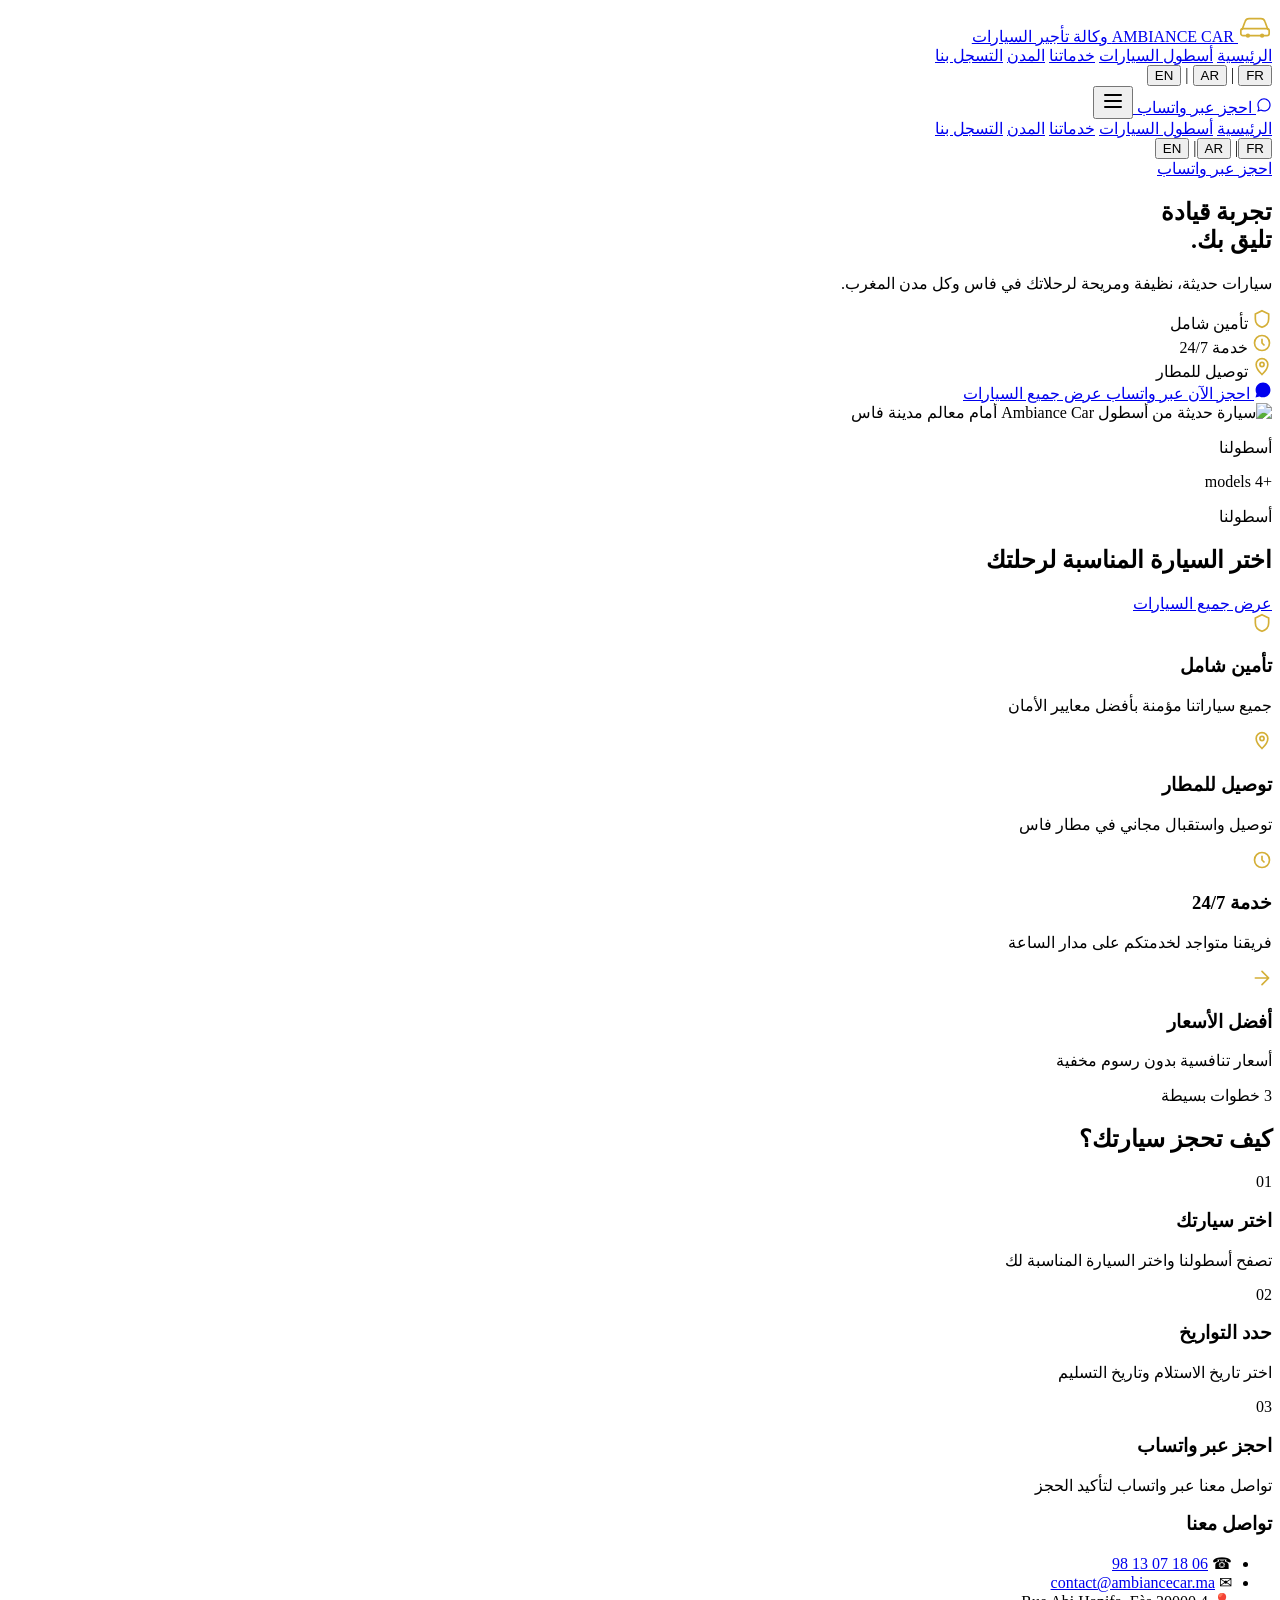
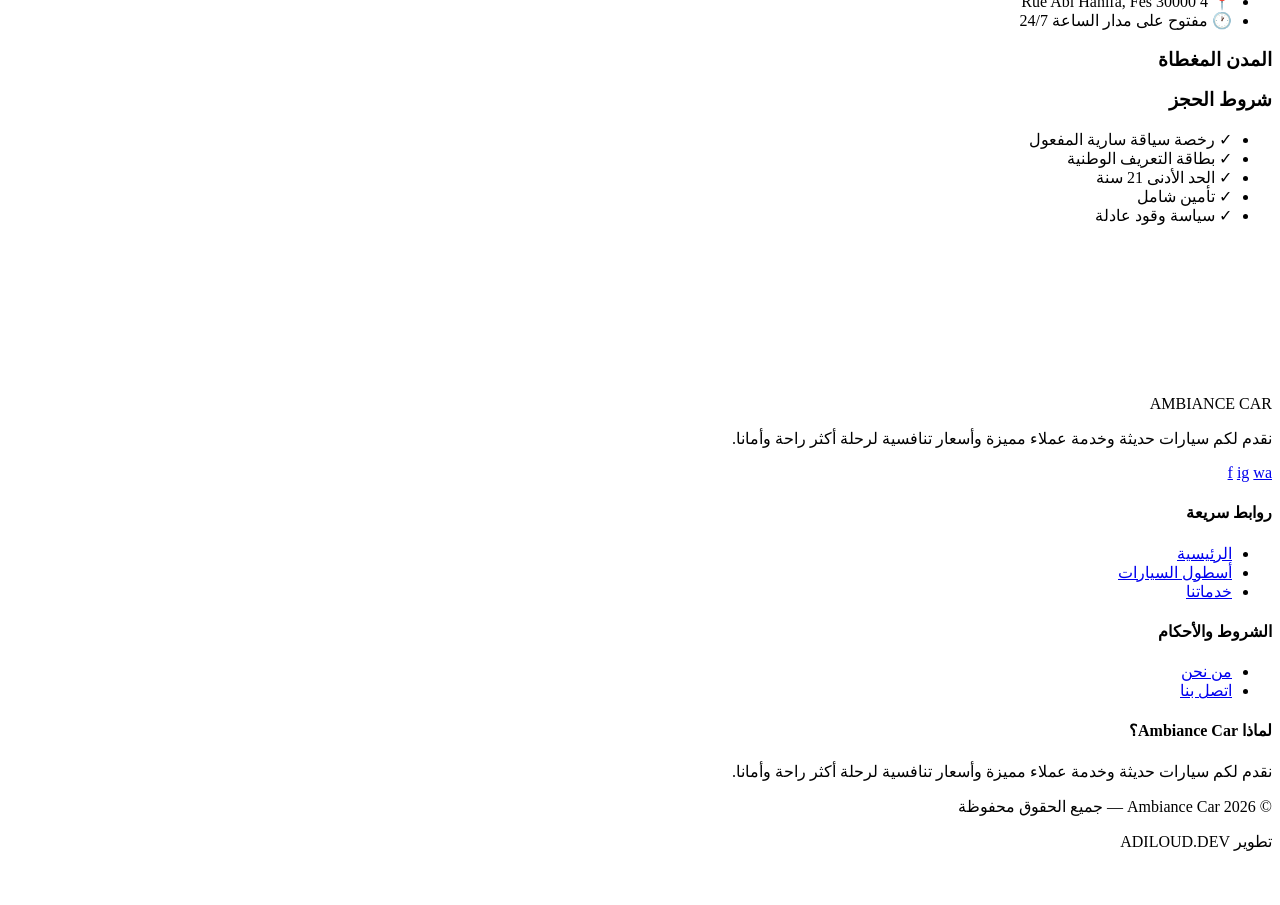
==== index.html @ 7c754ad7 "Add files via upload" ====
<!DOCTYPE html>
<html lang="ar" dir="rtl" data-lang="ar" data-depth="0">
<head>
<meta charset="UTF-8" />
<meta name="viewport" content="width=device-width, initial-scale=1.0" />
<title>Ambiance Car — وكالة تأجير السيارات في فاس | Location de voitures à Fès</title>
<meta name="description" content="Ambiance Car، وكالة تأجير سيارات حديثة في فاس. تأمين شامل، توصيل للمطار وخدمة 24/7. احجز سيارتك الآن عبر واتساب." />
<meta name="keywords" content="كراء السيارات فاس, location voiture Fès, car rental Fez, Ambiance Car" />
<link rel="canonical" href="https://www.ambiancecar.ma/" />

<!-- Open Graph -->
<meta property="og:type" content="website" />
<meta property="og:site_name" content="Ambiance Car" />
<meta property="og:title" content="Ambiance Car — وكالة تأجير السيارات في فاس" />
<meta property="og:description" content="سيارات حديثة، نظيفة ومريحة لرحلاتك في فاس وكل مدن المغرب. تأمين شامل وخدمة 24/7." />
<meta property="og:url" content="https://www.ambiancecar.ma/" />
<meta property="og:image" content="https://www.ambiancecar.ma/assets/og-cover.jpg" />
<meta property="og:locale" content="ar_MA" />
<meta name="twitter:card" content="summary_large_image" />

<link rel="preconnect" href="https://fonts.googleapis.com" />
<link rel="preconnect" href="https://fonts.gstatic.com" crossorigin />
<link href="https://fonts.googleapis.com/css2?family=Tajawal:wght@400;500;700;900&family=Poppins:wght@400;500;600;700;800&display=swap" rel="stylesheet" />
<script src="https://cdn.tailwindcss.com"></script>
<link rel="stylesheet" href="assets/style.css" />

<script type="application/ld+json">
{
  "@context": "https://schema.org",
  "@type": "AutoRental",
  "name": "Ambiance Car",
  "image": "https://www.ambiancecar.ma/assets/og-cover.jpg",
  "telephone": "+212618071398",
  "email": "contact@ambiancecar.ma",
  "priceRange": "350-550 MAD",
  "address": {
    "@type": "PostalAddress",
    "streetAddress": "4 Rue Abi Hanifa",
    "addressLocality": "Fès",
    "postalCode": "30000",
    "addressCountry": "MA"
  },
  "areaServed": ["Fès", "Meknès", "Rabat", "Casablanca", "Marrakech"],
  "openingHours": "Mo-Su 00:00-23:59",
  "aggregateRating": {
    "@type": "AggregateRating",
    "ratingValue": "4.8",
    "reviewCount": "62"
  },
  "url": "https://www.ambiancecar.ma/"
}
</script>
</head>
<body class="antialiased">

<!-- ============ NAVBAR ============ -->
<header id="siteNavbar" class="fixed top-0 inset-x-0 z-50">
  <div class="max-w-7xl mx-auto px-5 lg:px-8 py-4 flex items-center justify-between">
    <a href="index.html" class="flex items-center gap-2 shrink-0">
      <svg width="34" height="34" viewBox="0 0 48 48" fill="none" xmlns="http://www.w3.org/2000/svg">
        <path d="M6 30L10 19C10.8 16.6 13 15 15.6 15H32.4C35 15 37.2 16.6 38 19L42 30" stroke="#d4af37" stroke-width="2.4" stroke-linecap="round" stroke-linejoin="round"/>
        <rect x="4" y="29" width="40" height="10" rx="3" stroke="#d4af37" stroke-width="2.4"/>
        <circle cx="14" cy="39" r="3" fill="#d4af37"/>
        <circle cx="34" cy="39" r="3" fill="#d4af37"/>
      </svg>
      <span class="leading-tight">
        <span class="block font-display font-extrabold tracking-wide text-white text-lg">AMBIANCE CAR</span>
        <span class="block text-[10px] text-[#d4af37] tracking-widest" data-i18n="nav_join_tagline">وكالة تأجير السيارات</span>
      </span>
    </a>

    <nav class="hidden lg:flex items-center gap-7 text-sm">
      <a href="index.html" class="nav-link active" data-i18n="nav_home">الرئيسية</a>
      <a href="flotte/flotte.html" class="nav-link" data-i18n="nav_fleet">أسطول السيارات</a>
      <a href="agence/agence.html#services" class="nav-link" data-i18n="nav_services">خدماتنا</a>
      <a href="index.html#cities" class="nav-link" data-i18n="nav_cities">المدن</a>
      <a href="reservation/reservation.html" class="nav-link" data-i18n="nav_join">التسجل بنا</a>
    </nav>

    <div class="flex items-center gap-3">
      <div class="hidden sm:flex items-center gap-1 text-xs text-[#cfc6b0]">
        <button data-lang-switch="fr" class="px-1.5 py-1 hover:text-[#d4af37]">FR</button>
        <span>|</span>
        <button data-lang-switch="ar" class="px-1.5 py-1 hover:text-[#d4af37]">AR</button>
        <span>|</span>
        <button data-lang-switch="en" class="px-1.5 py-1 hover:text-[#d4af37]">EN</button>
      </div>
      <a href="https://wa.me/212618071398" target="_blank" rel="noopener"
         class="hidden md:inline-flex btn-gold items-center gap-2 text-sm font-semibold px-5 py-2.5 rounded-full">
        <svg width="16" height="16" viewBox="0 0 24 24" fill="currentColor"><path d="M12.04 2C6.58 2 2.13 6.45 2.13 11.91c0 1.75.46 3.45 1.32 4.95L2 22l5.29-1.39a9.9 9.9 0 0 0 4.75 1.21h.01c5.46 0 9.9-4.45 9.9-9.91C21.96 6.45 17.5 2 12.04 2Zm0 18.06h-.01a8.2 8.2 0 0 1-4.18-1.15l-.3-.18-3.14.82.84-3.06-.2-.32a8.15 8.15 0 0 1-1.26-4.36c0-4.51 3.67-8.18 8.19-8.18 2.19 0 4.24.85 5.79 2.4a8.13 8.13 0 0 1 2.4 5.79c0 4.52-3.68 8.24-8.13 8.24Z"/></svg>
        <span data-i18n="nav_book_btn">احجز عبر واتساب</span>
      </a>
      <button id="menuToggle" class="lg:hidden text-white p-2" aria-label="menu">
        <svg width="24" height="24" viewBox="0 0 24 24" fill="none" stroke="currentColor" stroke-width="2"><path d="M4 6h16M4 12h16M4 18h16" stroke-linecap="round"/></svg>
      </button>
    </div>
  </div>

  <div id="mobileMenu" class="hidden lg:hidden bg-[#141414] border-t border-white/10 px-5 py-4 space-y-3">
    <a href="index.html" class="block text-[#e8e2d4] py-1" data-i18n="nav_home">الرئيسية</a>
    <a href="flotte/flotte.html" class="block text-[#e8e2d4] py-1" data-i18n="nav_fleet">أسطول السيارات</a>
    <a href="agence/agence.html#services" class="block text-[#e8e2d4] py-1" data-i18n="nav_services">خدماتنا</a>
    <a href="index.html#cities" class="block text-[#e8e2d4] py-1" data-i18n="nav_cities">المدن</a>
    <a href="reservation/reservation.html" class="block text-[#e8e2d4] py-1" data-i18n="nav_join">التسجل بنا</a>
    <div class="flex items-center gap-3 text-xs text-[#cfc6b0] pt-2">
      <button data-lang-switch="fr">FR</button><span>|</span>
      <button data-lang-switch="ar">AR</button><span>|</span>
      <button data-lang-switch="en">EN</button>
    </div>
    <a href="https://wa.me/212618071398" target="_blank" rel="noopener" class="btn-gold flex items-center justify-center gap-2 text-sm font-semibold px-5 py-2.5 rounded-full">
      <span data-i18n="nav_book_btn">احجز عبر واتساب</span>
    </a>
  </div>
</header>

<!-- ============ HERO ============ -->
<section class="hero-pattern relative bg-[#141414] pt-32 pb-20 lg:pt-40 lg:pb-28 overflow-hidden">
  <div class="max-w-7xl mx-auto px-5 lg:px-8 grid lg:grid-cols-2 gap-12 items-center">
    <div class="reveal">
      <h1 class="font-display font-black text-white text-4xl sm:text-5xl lg:text-6xl leading-[1.15] mb-5">
        <span data-i18n="hero_title_1">تجربة قيادة</span><br/>
        <span class="text-[#d4af37]" data-i18n="hero_title_2">تليق بك.</span>
      </h1>
      <p class="text-[#cfc6b0] text-lg max-w-md mb-8" data-i18n="hero_desc">
        سيارات حديثة، نظيفة ومريحة لرحلاتك في فاس وكل مدن المغرب.
      </p>

      <div class="flex flex-wrap gap-6 mb-9">
        <div class="flex items-center gap-2 text-sm text-[#e8e2d4]">
          <svg width="20" height="20" viewBox="0 0 24 24" fill="none" stroke="#d4af37" stroke-width="2"><path d="M12 2l8 4v6c0 5-3.4 8.4-8 10-4.6-1.6-8-5-8-10V6l8-4Z"/></svg>
          <span data-i18n="feat_insurance">تأمين شامل</span>
        </div>
        <div class="flex items-center gap-2 text-sm text-[#e8e2d4]">
          <svg width="20" height="20" viewBox="0 0 24 24" fill="none" stroke="#d4af37" stroke-width="2"><circle cx="12" cy="12" r="9"/><path d="M12 7v5l3 3"/></svg>
          <span data-i18n="feat_support">خدمة 24/7</span>
        </div>
        <div class="flex items-center gap-2 text-sm text-[#e8e2d4]">
          <svg width="20" height="20" viewBox="0 0 24 24" fill="none" stroke="#d4af37" stroke-width="2"><path d="M12 21s7-6.5 7-12a7 7 0 1 0-14 0c0 5.5 7 12 7 12Z"/><circle cx="12" cy="9" r="2.5"/></svg>
          <span data-i18n="feat_delivery">توصيل للمطار</span>
        </div>
      </div>

      <div class="flex flex-wrap gap-4">
        <a href="https://wa.me/212618071398" target="_blank" rel="noopener" class="btn-gold inline-flex items-center gap-2 font-semibold px-6 py-3.5 rounded-full">
          <svg width="18" height="18" viewBox="0 0 24 24" fill="currentColor"><path d="M12.04 2C6.58 2 2.13 6.45 2.13 11.91c0 1.75.46 3.45 1.32 4.95L2 22l5.29-1.39a9.9 9.9 0 0 0 4.75 1.21h.01c5.46 0 9.9-4.45 9.9-9.91C21.96 6.45 17.5 2 12.04 2Z"/></svg>
          <span data-i18n="hero_cta_book">احجز الآن عبر واتساب</span>
        </a>
        <a href="flotte/flotte.html" class="inline-flex items-center gap-2 font-semibold px-6 py-3.5 rounded-full border border-white/25 text-white hover:bg-white/10 transition-colors">
          <span data-i18n="hero_cta_fleet">عرض جميع السيارات</span>
        </a>
      </div>
    </div>

    <div class="reveal relative">
      <div class="arch-frame rounded-[999px_999px_24px_24px] overflow-hidden">
        <img src="https://placehold.co/900x700/1c1c1c/d4af37?font=montserrat&text=Ambiance+Car+%E2%80%94+Fès"
             alt="سيارة حديثة من أسطول Ambiance Car أمام معالم مدينة فاس"
             class="w-full h-[420px] lg:h-[520px] object-cover" loading="eager" />
      </div>
      <div class="absolute -bottom-6 -start-6 bg-white rounded-2xl shadow-2xl px-6 py-4 hidden sm:block">
        <p class="text-xs text-[#8a7f6a]" data-i18n="fleet_eyebrow">أسطولنا</p>
        <p class="font-display font-extrabold text-[#141414] text-2xl">+4 <span class="text-sm font-medium text-[#8a7f6a]">models</span></p>
      </div>
    </div>
  </div>
</section>

<!-- ============ FLEET PREVIEW ============ -->
<section class="py-20 lg:py-28">
  <div class="max-w-7xl mx-auto px-5 lg:px-8">
    <div class="text-center mb-14 reveal">
      <p class="text-[#b8935a] font-semibold tracking-widest text-sm mb-2" data-i18n="fleet_eyebrow">أسطولنا</p>
      <h2 class="font-display font-extrabold text-3xl lg:text-4xl text-[#141414]" data-i18n="fleet_title">اختر السيارة المناسبة لرحلتك</h2>
    </div>
    <div id="fleetPreview" class="grid sm:grid-cols-2 lg:grid-cols-4 gap-6"></div>
    <div class="text-center mt-12 reveal">
      <a href="flotte/flotte.html" class="inline-flex items-center gap-2 font-semibold px-7 py-3 rounded-full border border-[#141414]/15 text-[#141414] hover:bg-[#141414] hover:text-white transition-colors">
        <span data-i18n="hero_cta_fleet">عرض جميع السيارات</span>
      </a>
    </div>
  </div>
</section>

<!-- ============ WHY US STRIP ============ -->
<section class="bg-[#efe8d6] py-14">
  <div class="max-w-7xl mx-auto px-5 lg:px-8 grid sm:grid-cols-2 lg:grid-cols-4 gap-6">
    <div class="reveal bg-[#f6f2e8] rounded-2xl p-6 text-center border border-[#e3d9c2]">
      <div class="w-11 h-11 mx-auto mb-3 rounded-full bg-[#141414] flex items-center justify-center">
        <svg width="20" height="20" viewBox="0 0 24 24" fill="none" stroke="#d4af37" stroke-width="2"><path d="M12 2l8 4v6c0 5-3.4 8.4-8 10-4.6-1.6-8-5-8-10V6l8-4Z"/></svg>
      </div>
      <h3 class="font-bold text-[#141414] mb-1" data-i18n="why_insurance_t">تأمين شامل</h3>
      <p class="text-sm text-[#8a7f6a]" data-i18n="why_insurance_d">جميع سياراتنا مؤمنة بأفضل معايير الأمان</p>
    </div>
    <div class="reveal bg-[#f6f2e8] rounded-2xl p-6 text-center border border-[#e3d9c2]">
      <div class="w-11 h-11 mx-auto mb-3 rounded-full bg-[#141414] flex items-center justify-center">
        <svg width="20" height="20" viewBox="0 0 24 24" fill="none" stroke="#d4af37" stroke-width="2"><path d="M12 21s7-6.5 7-12a7 7 0 1 0-14 0c0 5.5 7 12 7 12Z"/><circle cx="12" cy="9" r="2.5"/></svg>
      </div>
      <h3 class="font-bold text-[#141414] mb-1" data-i18n="why_delivery_t">توصيل للمطار</h3>
      <p class="text-sm text-[#8a7f6a]" data-i18n="why_delivery_d">توصيل واستقبال مجاني في مطار فاس</p>
    </div>
    <div class="reveal bg-[#f6f2e8] rounded-2xl p-6 text-center border border-[#e3d9c2]">
      <div class="w-11 h-11 mx-auto mb-3 rounded-full bg-[#141414] flex items-center justify-center">
        <svg width="20" height="20" viewBox="0 0 24 24" fill="none" stroke="#d4af37" stroke-width="2"><circle cx="12" cy="12" r="9"/><path d="M12 7v5l3 3"/></svg>
      </div>
      <h3 class="font-bold text-[#141414] mb-1" data-i18n="why_support_t">خدمة 24/7</h3>
      <p class="text-sm text-[#8a7f6a]" data-i18n="why_support_d">فريقنا متواجد لخدمتكم على مدار الساعة</p>
    </div>
    <div class="reveal bg-[#f6f2e8] rounded-2xl p-6 text-center border border-[#e3d9c2]">
      <div class="w-11 h-11 mx-auto mb-3 rounded-full bg-[#141414] flex items-center justify-center">
        <svg width="20" height="20" viewBox="0 0 24 24" fill="none" stroke="#d4af37" stroke-width="2"><path d="M4 12h16M12 4l8 8-8 8" stroke-linecap="round" stroke-linejoin="round"/></svg>
      </div>
      <h3 class="font-bold text-[#141414] mb-1" data-i18n="why_price_t">أفضل الأسعار</h3>
      <p class="text-sm text-[#8a7f6a]" data-i18n="why_price_d">أسعار تنافسية بدون رسوم مخفية</p>
    </div>
  </div>
</section>

<!-- ============ STEPS ============ -->
<section class="py-20 lg:py-28">
  <div class="max-w-5xl mx-auto px-5 lg:px-8 text-center">
    <p class="text-[#b8935a] font-semibold tracking-widest text-sm mb-2 reveal" data-i18n="steps_eyebrow">3 خطوات بسيطة</p>
    <h2 class="font-display font-extrabold text-3xl lg:text-4xl text-[#141414] mb-16 reveal" data-i18n="steps_title">كيف تحجز سيارتك؟</h2>

    <div class="grid md:grid-cols-3 gap-10 relative">
      <div class="reveal">
        <span class="step-badge text-5xl">01</span>
        <h3 class="font-bold text-[#141414] text-lg mt-3 mb-1" data-i18n="step1_t">اختر سيارتك</h3>
        <p class="text-sm text-[#8a7f6a]" data-i18n="step1_d">تصفح أسطولنا واختر السيارة المناسبة لك</p>
      </div>
      <div class="reveal">
        <span class="step-badge text-5xl">02</span>
        <h3 class="font-bold text-[#141414] text-lg mt-3 mb-1" data-i18n="step2_t">حدد التواريخ</h3>
        <p class="text-sm text-[#8a7f6a]" data-i18n="step2_d">اختر تاريخ الاستلام وتاريخ التسليم</p>
      </div>
      <div class="reveal">
        <span class="step-badge text-5xl">03</span>
        <h3 class="font-bold text-[#141414] text-lg mt-3 mb-1" data-i18n="step3_t">احجز عبر واتساب</h3>
        <p class="text-sm text-[#8a7f6a]" data-i18n="step3_d">تواصل معنا عبر واتساب لتأكيد الحجز</p>
      </div>
    </div>
  </div>
</section>

<!-- ============ CITIES + CONTACT + MAP ============ -->
<section id="cities" class="py-20 lg:py-24 bg-[#141414]">
  <div class="max-w-7xl mx-auto px-5 lg:px-8 grid lg:grid-cols-3 gap-12">
    <div class="reveal">
      <h3 class="font-display font-bold text-white text-xl mb-5" data-i18n="contact_title">تواصل معنا</h3>
      <ul class="space-y-3 text-sm text-[#cfc6b0]">
        <li class="flex items-center gap-2"><span class="text-[#d4af37]">☎</span> <a href="tel:+212618071398" class="hover:text-[#d4af37]">06 18 07 13 98</a></li>
        <li class="flex items-center gap-2"><span class="text-[#d4af37]">✉</span> <a href="mailto:contact@ambiancecar.ma" class="hover:text-[#d4af37]">contact@ambiancecar.ma</a></li>
        <li class="flex items-center gap-2"><span class="text-[#d4af37]">📍</span> 4 Rue Abi Hanifa, Fès 30000</li>
        <li class="flex items-center gap-2"><span class="text-[#d4af37]">🕐</span> <span data-i18n="hours">مفتوح على مدار الساعة 24/7</span></li>
      </ul>
    </div>

    <div class="reveal">
      <h3 class="font-display font-bold text-white text-xl mb-5" data-i18n="cities_title">المدن المغطاة</h3>
      <ul id="citiesList" class="grid grid-cols-2 gap-2 text-sm text-[#cfc6b0]"></ul>
    </div>

    <div class="reveal">
      <h3 class="font-display font-bold text-white text-xl mb-5" data-i18n="booking_terms_title">شروط الحجز</h3>
      <ul class="space-y-2 text-sm text-[#cfc6b0]">
        <li class="flex items-center gap-2"><span class="text-[#d4af37]">✓</span> <span data-i18n="term1">رخصة سياقة سارية المفعول</span></li>
        <li class="flex items-center gap-2"><span class="text-[#d4af37]">✓</span> <span data-i18n="term2">بطاقة التعريف الوطنية</span></li>
        <li class="flex items-center gap-2"><span class="text-[#d4af37]">✓</span> <span data-i18n="term3">الحد الأدنى 21 سنة</span></li>
        <li class="flex items-center gap-2"><span class="text-[#d4af37]">✓</span> <span data-i18n="term4">تأمين شامل</span></li>
        <li class="flex items-center gap-2"><span class="text-[#d4af37]">✓</span> <span data-i18n="term5">سياسة وقود عادلة</span></li>
      </ul>
    </div>
  </div>

  <div class="max-w-7xl mx-auto px-5 lg:px-8 mt-14 reveal">
    <div class="rounded-2xl overflow-hidden border border-white/10 h-72">
      <iframe
        title="Ambiance Car — 4 Rue Abi Hanifa, Fès"
        class="w-full h-full"
        style="border:0"
        loading="lazy"
        referrerpolicy="no-referrer-when-downgrade"
        src="https://www.google.com/maps?q=4+Rue+Abi+Hanifa,+F%C3%A8s+30000,+Morocco&output=embed">
      </iframe>
    </div>
  </div>
</section>

<!-- ============ FOOTER ============ -->
<footer class="bg-[#0f0f0f] pt-16 pb-8">
  <div class="max-w-7xl mx-auto px-5 lg:px-8 grid sm:grid-cols-2 lg:grid-cols-4 gap-10">
    <div>
      <span class="block font-display font-extrabold tracking-wide text-white text-lg mb-2">AMBIANCE CAR</span>
      <p class="text-sm text-[#8a8478]" data-i18n="footer_why_desc">نقدم لكم سيارات حديثة وخدمة عملاء مميزة وأسعار تنافسية لرحلة أكثر راحة وأمانا.</p>
      <div class="flex gap-3 mt-4">
        <a href="#" aria-label="Facebook" class="w-9 h-9 rounded-full bg-white/5 flex items-center justify-center text-[#d4af37] hover:bg-[#d4af37] hover:text-black transition-colors">f</a>
        <a href="#" aria-label="Instagram" class="w-9 h-9 rounded-full bg-white/5 flex items-center justify-center text-[#d4af37] hover:bg-[#d4af37] hover:text-black transition-colors">ig</a>
        <a href="https://wa.me/212618071398" aria-label="WhatsApp" class="w-9 h-9 rounded-full bg-white/5 flex items-center justify-center text-[#d4af37] hover:bg-[#d4af37] hover:text-black transition-colors">wa</a>
      </div>
    </div>
    <div>
      <h4 class="text-white font-semibold mb-4" data-i18n="footer_links_title">روابط سريعة</h4>
      <ul class="space-y-2 text-sm text-[#8a8478]">
        <li><a href="index.html" class="hover:text-[#d4af37]" data-i18n="nav_home">الرئيسية</a></li>
        <li><a href="flotte/flotte.html" class="hover:text-[#d4af37]" data-i18n="nav_fleet">أسطول السيارات</a></li>
        <li><a href="agence/agence.html#services" class="hover:text-[#d4af37]" data-i18n="nav_services">خدماتنا</a></li>
      </ul>
    </div>
    <div>
      <h4 class="text-white font-semibold mb-4" data-i18n="footer_legal_title">الشروط والأحكام</h4>
      <ul class="space-y-2 text-sm text-[#8a8478]">
        <li><a href="agence/agence.html" class="hover:text-[#d4af37]" data-i18n="footer_about">من نحن</a></li>
        <li><a href="reservation/reservation.html" class="hover:text-[#d4af37]" data-i18n="footer_contact">اتصل بنا</a></li>
      </ul>
    </div>
    <div>
      <h4 class="text-white font-semibold mb-4" data-i18n="footer_why_title">لماذا Ambiance Car؟</h4>
      <p class="text-sm text-[#8a8478]" data-i18n="footer_why_desc2">نقدم لكم سيارات حديثة وخدمة عملاء مميزة وأسعار تنافسية لرحلة أكثر راحة وأمانا.</p>
    </div>
  </div>
  <div class="max-w-7xl mx-auto px-5 lg:px-8 mt-10 pt-6 border-t border-white/10 flex flex-col sm:flex-row items-center justify-between gap-3 text-xs text-[#6f6a5e]">
    <p>© 2026 Ambiance Car — <span data-i18n="footer_rights">جميع الحقوق محفوظة</span></p>
    <p data-i18n="footer_dev">تطوير ADILOUD.DEV</p>
  </div>
</footer>

<!-- ============ FLOATING WHATSAPP ============ -->
<a href="https://wa.me/212618071398" target="_blank" rel="noopener"
   class="wa-float fixed bottom-6 end-6 z-50 w-14 h-14 rounded-full bg-[#25D366] flex items-center justify-center shadow-2xl">
  <svg width="26" height="26" viewBox="0 0 24 24" fill="white"><path d="M12.04 2C6.58 2 2.13 6.45 2.13 11.91c0 1.75.46 3.45 1.32 4.95L2 22l5.29-1.39a9.9 9.9 0 0 0 4.75 1.21h.01c5.46 0 9.9-4.45 9.9-9.91C21.96 6.45 17.5 2 12.04 2Zm0 18.06h-.01a8.2 8.2 0 0 1-4.18-1.15l-.3-.18-3.14.82.84-3.06-.2-.32a8.15 8.15 0 0 1-1.26-4.36c0-4.51 3.67-8.18 8.19-8.18 2.19 0 4.24.85 5.79 2.4a8.13 8.13 0 0 1 2.4 5.79c0 4.52-3.68 8.24-8.13 8.24Z"/></svg>
</a>

<script src="assets/app.js"></script>
<script>
  function onLanguageApplied() {
    // Render cities list
    const list = document.getElementById("citiesList");
    if (list) {
      const lang = document.documentElement.getAttribute("data-lang") || "ar";
      list.innerHTML = AGENCY.cities.map(c => `<li class="flex items-center gap-1.5"><span class="text-[#d4af37]">📍</span>${c[lang]}</li>`).join("");
    }
  }
  document.addEventListener("DOMContentLoaded", () => {
    renderCarGrid("fleetPreview", 4);
  });
</script>
</body>
</html>
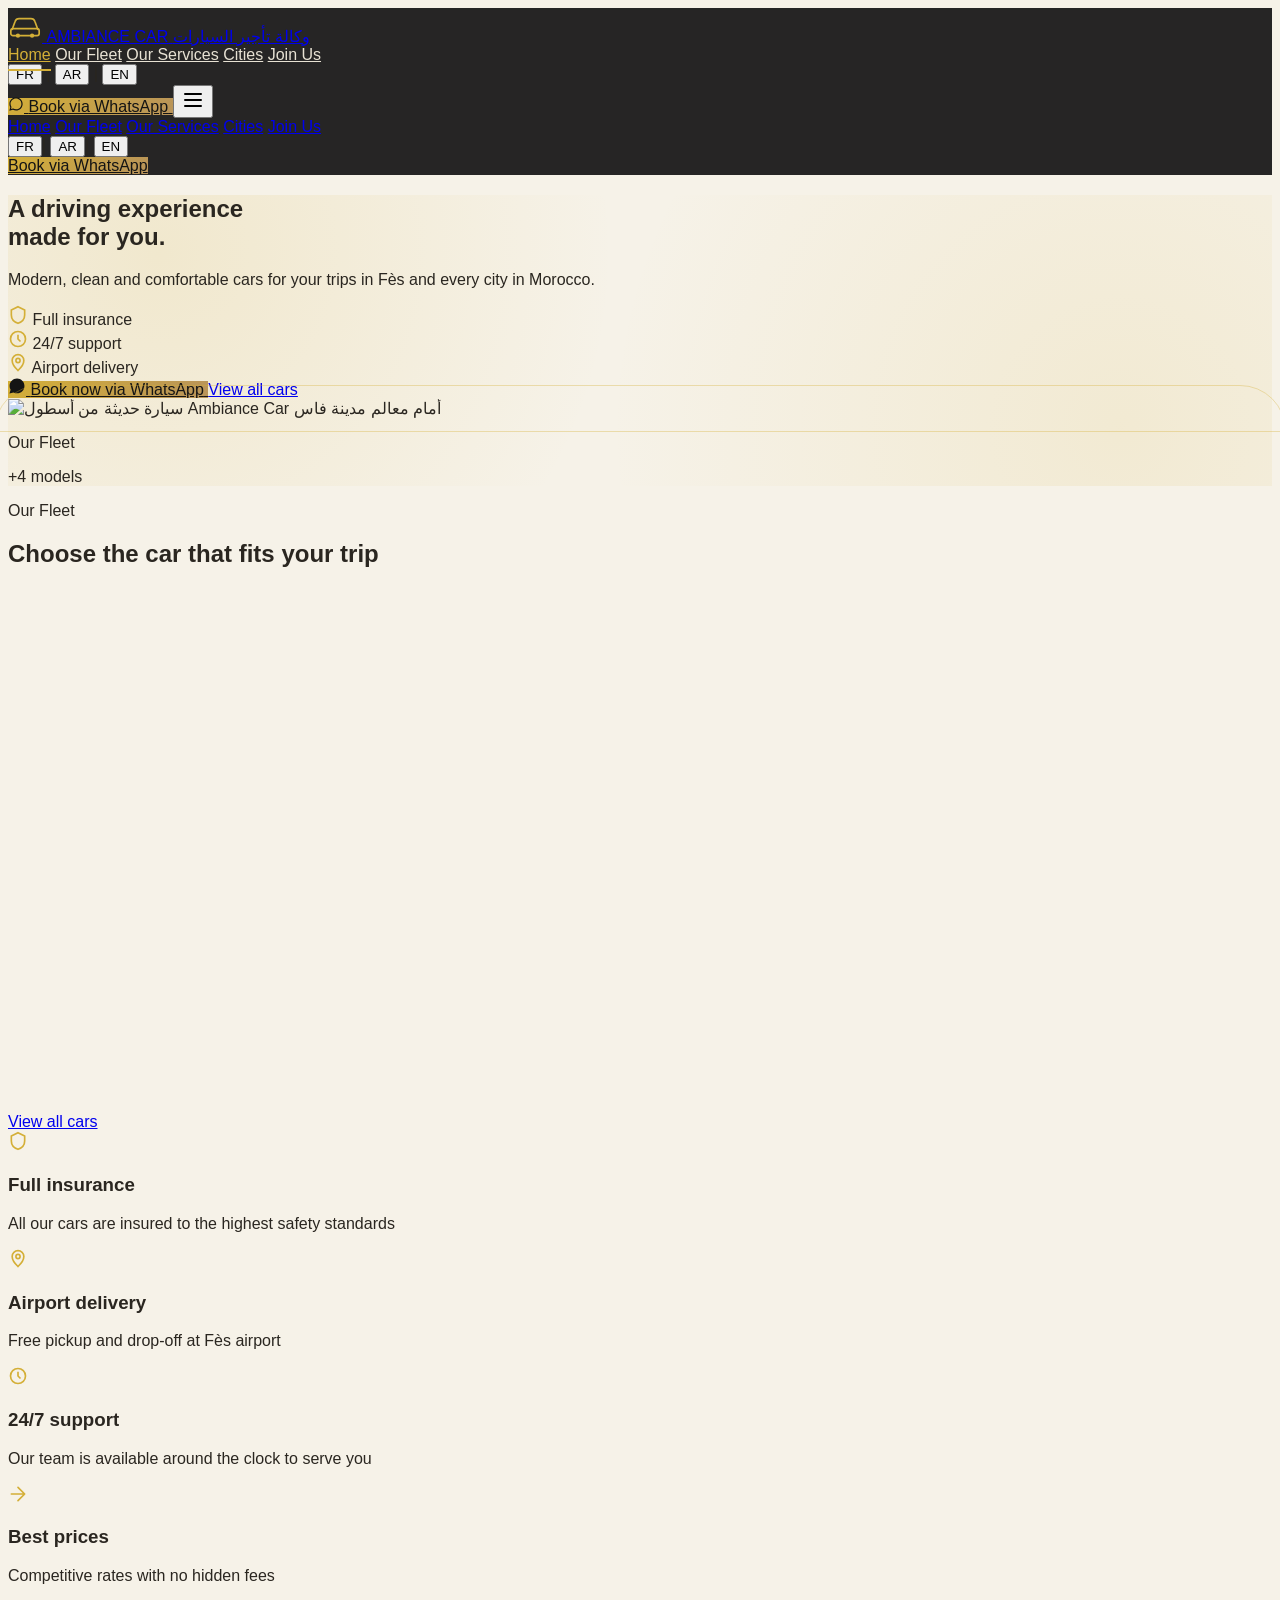
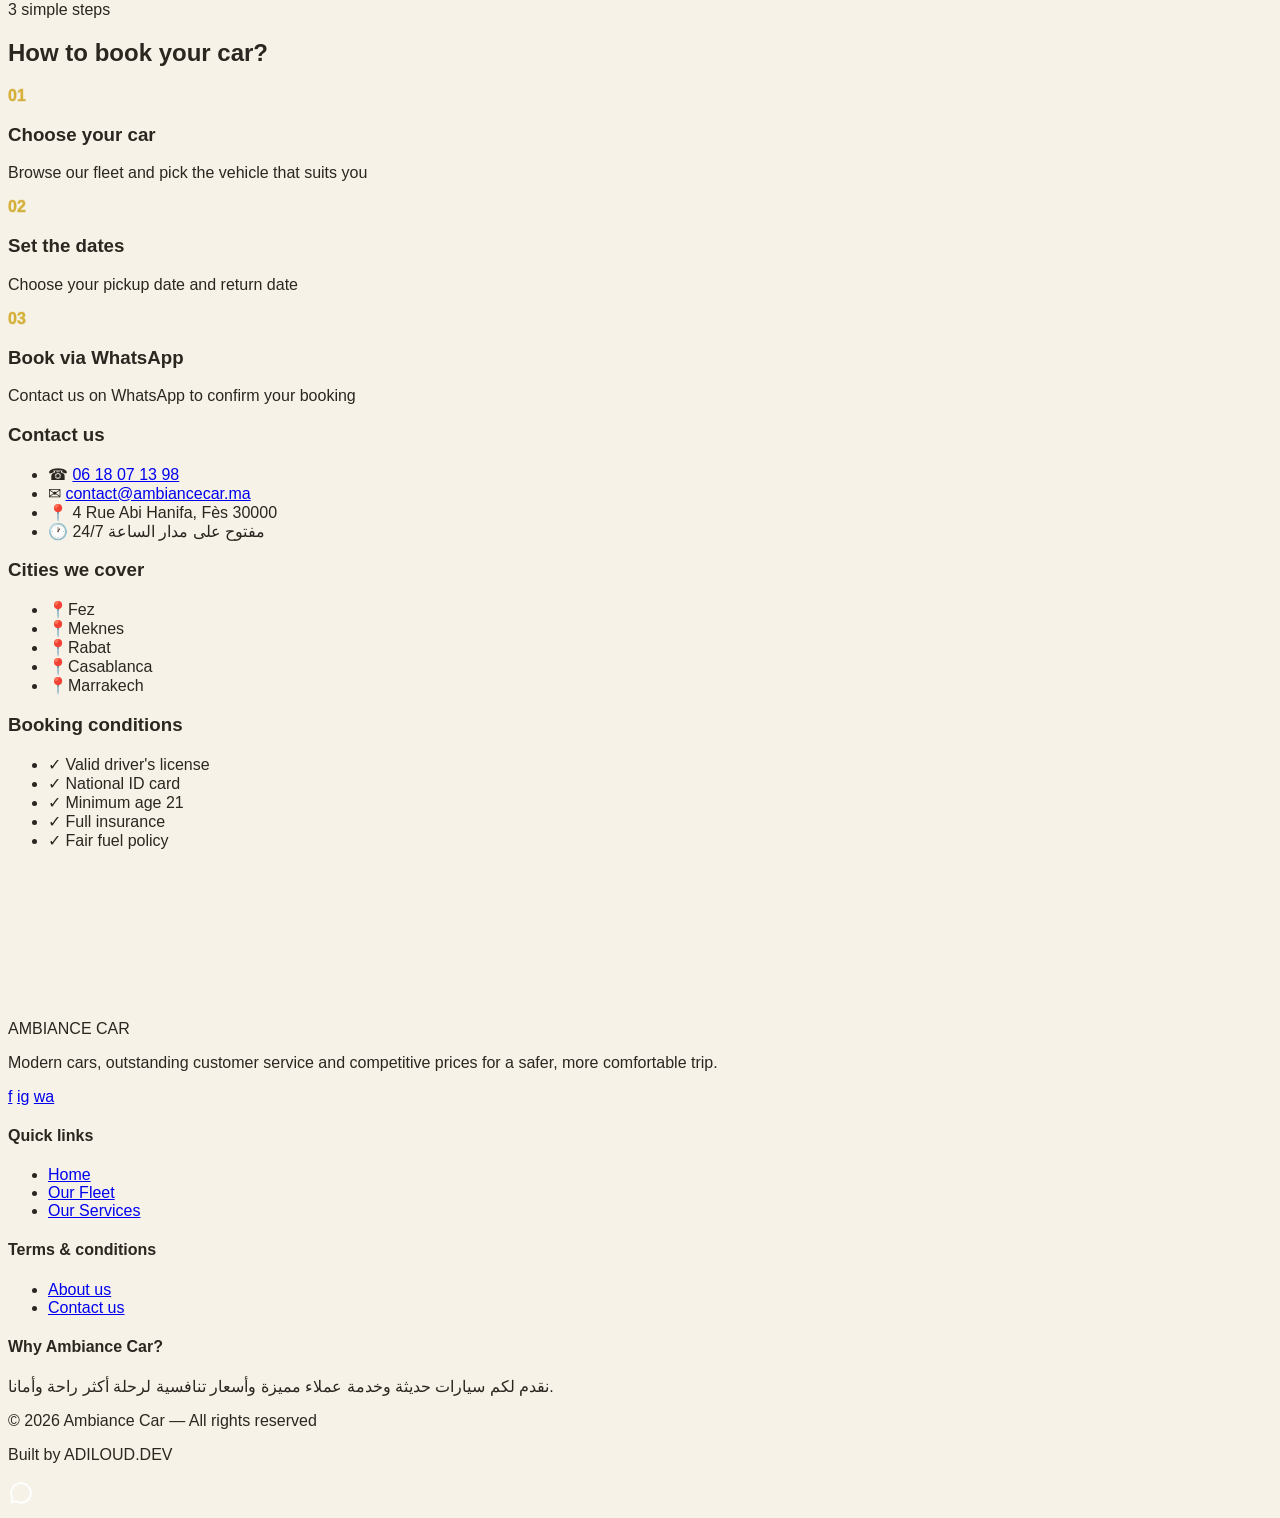
==== commit d7c82900: "Add files via upload" ====
--- a/index.html
+++ b/index.html
@@ -22,7 +22,7 @@
 <link rel="preconnect" href="https://fonts.gstatic.com" crossorigin />
 <link href="https://fonts.googleapis.com/css2?family=Tajawal:wght@400;500;700;900&family=Poppins:wght@400;500;600;700;800&display=swap" rel="stylesheet" />
 <script src="https://cdn.tailwindcss.com"></script>
-<link rel="stylesheet" href="assets/style.css" />
+<link rel="stylesheet" href="style.css" />
 
 <script type="application/ld+json">
 {
@@ -71,10 +71,10 @@
 
     <nav class="hidden lg:flex items-center gap-7 text-sm">
       <a href="index.html" class="nav-link active" data-i18n="nav_home">الرئيسية</a>
-      <a href="flotte/flotte.html" class="nav-link" data-i18n="nav_fleet">أسطول السيارات</a>
-      <a href="agence/agence.html#services" class="nav-link" data-i18n="nav_services">خدماتنا</a>
+      <a href="flotte.html" class="nav-link" data-i18n="nav_fleet">أسطول السيارات</a>
+      <a href="agence.html#services" class="nav-link" data-i18n="nav_services">خدماتنا</a>
       <a href="index.html#cities" class="nav-link" data-i18n="nav_cities">المدن</a>
-      <a href="reservation/reservation.html" class="nav-link" data-i18n="nav_join">التسجل بنا</a>
+      <a href="reservation.html" class="nav-link" data-i18n="nav_join">التسجل بنا</a>
     </nav>
 
     <div class="flex items-center gap-3">
@@ -98,10 +98,10 @@
 
   <div id="mobileMenu" class="hidden lg:hidden bg-[#141414] border-t border-white/10 px-5 py-4 space-y-3">
     <a href="index.html" class="block text-[#e8e2d4] py-1" data-i18n="nav_home">الرئيسية</a>
-    <a href="flotte/flotte.html" class="block text-[#e8e2d4] py-1" data-i18n="nav_fleet">أسطول السيارات</a>
-    <a href="agence/agence.html#services" class="block text-[#e8e2d4] py-1" data-i18n="nav_services">خدماتنا</a>
+    <a href="flotte.html" class="block text-[#e8e2d4] py-1" data-i18n="nav_fleet">أسطول السيارات</a>
+    <a href="agence.html#services" class="block text-[#e8e2d4] py-1" data-i18n="nav_services">خدماتنا</a>
     <a href="index.html#cities" class="block text-[#e8e2d4] py-1" data-i18n="nav_cities">المدن</a>
-    <a href="reservation/reservation.html" class="block text-[#e8e2d4] py-1" data-i18n="nav_join">التسجل بنا</a>
+    <a href="reservation.html" class="block text-[#e8e2d4] py-1" data-i18n="nav_join">التسجل بنا</a>
     <div class="flex items-center gap-3 text-xs text-[#cfc6b0] pt-2">
       <button data-lang-switch="fr">FR</button><span>|</span>
       <button data-lang-switch="ar">AR</button><span>|</span>
@@ -145,7 +145,7 @@
           <svg width="18" height="18" viewBox="0 0 24 24" fill="currentColor"><path d="M12.04 2C6.58 2 2.13 6.45 2.13 11.91c0 1.75.46 3.45 1.32 4.95L2 22l5.29-1.39a9.9 9.9 0 0 0 4.75 1.21h.01c5.46 0 9.9-4.45 9.9-9.91C21.96 6.45 17.5 2 12.04 2Z"/></svg>
           <span data-i18n="hero_cta_book">احجز الآن عبر واتساب</span>
         </a>
-        <a href="flotte/flotte.html" class="inline-flex items-center gap-2 font-semibold px-6 py-3.5 rounded-full border border-white/25 text-white hover:bg-white/10 transition-colors">
+        <a href="flotte.html" class="inline-flex items-center gap-2 font-semibold px-6 py-3.5 rounded-full border border-white/25 text-white hover:bg-white/10 transition-colors">
           <span data-i18n="hero_cta_fleet">عرض جميع السيارات</span>
         </a>
       </div>
@@ -174,7 +174,7 @@
     </div>
     <div id="fleetPreview" class="grid sm:grid-cols-2 lg:grid-cols-4 gap-6"></div>
     <div class="text-center mt-12 reveal">
-      <a href="flotte/flotte.html" class="inline-flex items-center gap-2 font-semibold px-7 py-3 rounded-full border border-[#141414]/15 text-[#141414] hover:bg-[#141414] hover:text-white transition-colors">
+      <a href="flotte.html" class="inline-flex items-center gap-2 font-semibold px-7 py-3 rounded-full border border-[#141414]/15 text-[#141414] hover:bg-[#141414] hover:text-white transition-colors">
         <span data-i18n="hero_cta_fleet">عرض جميع السيارات</span>
       </a>
     </div>
@@ -301,15 +301,15 @@
       <h4 class="text-white font-semibold mb-4" data-i18n="footer_links_title">روابط سريعة</h4>
       <ul class="space-y-2 text-sm text-[#8a8478]">
         <li><a href="index.html" class="hover:text-[#d4af37]" data-i18n="nav_home">الرئيسية</a></li>
-        <li><a href="flotte/flotte.html" class="hover:text-[#d4af37]" data-i18n="nav_fleet">أسطول السيارات</a></li>
-        <li><a href="agence/agence.html#services" class="hover:text-[#d4af37]" data-i18n="nav_services">خدماتنا</a></li>
+        <li><a href="flotte.html" class="hover:text-[#d4af37]" data-i18n="nav_fleet">أسطول السيارات</a></li>
+        <li><a href="agence.html#services" class="hover:text-[#d4af37]" data-i18n="nav_services">خدماتنا</a></li>
       </ul>
     </div>
     <div>
       <h4 class="text-white font-semibold mb-4" data-i18n="footer_legal_title">الشروط والأحكام</h4>
       <ul class="space-y-2 text-sm text-[#8a8478]">
-        <li><a href="agence/agence.html" class="hover:text-[#d4af37]" data-i18n="footer_about">من نحن</a></li>
-        <li><a href="reservation/reservation.html" class="hover:text-[#d4af37]" data-i18n="footer_contact">اتصل بنا</a></li>
+        <li><a href="agence.html" class="hover:text-[#d4af37]" data-i18n="footer_about">من نحن</a></li>
+        <li><a href="reservation.html" class="hover:text-[#d4af37]" data-i18n="footer_contact">اتصل بنا</a></li>
       </ul>
     </div>
     <div>
@@ -329,7 +329,7 @@
   <svg width="26" height="26" viewBox="0 0 24 24" fill="white"><path d="M12.04 2C6.58 2 2.13 6.45 2.13 11.91c0 1.75.46 3.45 1.32 4.95L2 22l5.29-1.39a9.9 9.9 0 0 0 4.75 1.21h.01c5.46 0 9.9-4.45 9.9-9.91C21.96 6.45 17.5 2 12.04 2Zm0 18.06h-.01a8.2 8.2 0 0 1-4.18-1.15l-.3-.18-3.14.82.84-3.06-.2-.32a8.15 8.15 0 0 1-1.26-4.36c0-4.51 3.67-8.18 8.19-8.18 2.19 0 4.24.85 5.79 2.4a8.13 8.13 0 0 1 2.4 5.79c0 4.52-3.68 8.24-8.13 8.24Z"/></svg>
 </a>
 
-<script src="assets/app.js"></script>
+<script src="app.js"></script>
 <script>
   function onLanguageApplied() {
     // Render cities list
--- a/style.css
+++ b/style.css
@@ -0,0 +1,142 @@
+/* ============================================================
+   AMBIANCE CAR — assets/style.css
+   Custom styles layered on top of Tailwind (CDN).
+   ============================================================ */
+
+:root {
+  --ac-cream: #f6f2e8;
+  --ac-cream-2: #efe8d6;
+  --ac-black: #141414;
+  --ac-black-2: #1c1c1c;
+  --ac-gold: #b8935a;
+  --ac-gold-2: #d4af37;
+  --ac-text: #2a2620;
+  --ac-muted: #8a7f6a;
+}
+
+html[data-lang="ar"] body { font-family: "Tajawal", "Cairo", sans-serif; }
+html[data-lang="fr"] body,
+html[data-lang="en"] body { font-family: "Poppins", "Tajawal", sans-serif; }
+
+.font-display {
+  font-family: "Tajawal", "Poppins", sans-serif;
+}
+
+body {
+  background-color: var(--ac-cream);
+  color: var(--ac-text);
+}
+
+/* Reveal-on-scroll */
+.reveal {
+  opacity: 0;
+  transform: translateY(24px);
+  transition: opacity 0.7s ease, transform 0.7s ease;
+}
+.reveal-visible {
+  opacity: 1;
+  transform: translateY(0);
+}
+@media (prefers-reduced-motion: reduce) {
+  .reveal { opacity: 1; transform: none; transition: none; }
+}
+
+/* Navbar */
+#siteNavbar {
+  background-color: rgba(20, 20, 20, 0.92);
+  backdrop-filter: blur(6px);
+  transition: box-shadow 0.3s ease, padding 0.3s ease;
+}
+#siteNavbar.nav-scrolled {
+  box-shadow: 0 8px 30px rgba(0, 0, 0, 0.25);
+}
+
+.nav-link {
+  position: relative;
+  color: #e8e2d4;
+  transition: color 0.25s ease;
+}
+.nav-link:hover { color: var(--ac-gold-2); }
+.nav-link.active { color: var(--ac-gold-2); }
+.nav-link.active::after {
+  content: "";
+  position: absolute;
+  left: 0; right: 0; bottom: -8px;
+  height: 2px;
+  background: var(--ac-gold-2);
+}
+
+/* Buttons */
+.btn-gold {
+  background: linear-gradient(135deg, var(--ac-gold-2), var(--ac-gold));
+  color: #141414;
+  transition: transform 0.25s ease, box-shadow 0.25s ease;
+}
+.btn-gold:hover {
+  transform: translateY(-2px);
+  box-shadow: 0 10px 24px rgba(184, 147, 90, 0.35);
+}
+
+/* Hero decorative arch pattern (evokes Fès architecture) */
+.hero-pattern {
+  background-image:
+    radial-gradient(circle at 12% 20%, rgba(212,175,55,0.15) 0, transparent 40%),
+    radial-gradient(circle at 88% 80%, rgba(212,175,55,0.12) 0, transparent 45%);
+}
+
+.arch-frame {
+  position: relative;
+}
+.arch-frame::before {
+  content: "";
+  position: absolute;
+  inset: -14px;
+  border: 1px solid rgba(212, 175, 55, 0.35);
+  border-radius: 999px 999px 24px 24px;
+  pointer-events: none;
+}
+
+/* Step number badges */
+.step-badge {
+  font-family: "Poppins", sans-serif;
+  font-weight: 700;
+  color: var(--ac-gold-2);
+  -webkit-text-stroke: 1px rgba(212,175,55,0.4);
+}
+
+/* Car card hover lift */
+.car-card {
+  transition: transform 0.4s ease, box-shadow 0.4s ease;
+}
+.car-card:hover {
+  transform: translateY(-6px);
+}
+
+/* Floating WhatsApp button */
+.wa-float {
+  animation: wa-pulse 2.4s ease-in-out infinite;
+}
+@keyframes wa-pulse {
+  0%, 100% { box-shadow: 0 0 0 0 rgba(37, 211, 102, 0.45); }
+  50% { box-shadow: 0 0 0 10px rgba(37, 211, 102, 0); }
+}
+
+/* Scrollbar-less mobile menu transition */
+#mobileMenu { transition: all 0.3s ease; }
+
+/* Focus visibility for accessibility */
+a:focus-visible, button:focus-visible, input:focus-visible, textarea:focus-visible, select:focus-visible {
+  outline: 2px solid var(--ac-gold-2);
+  outline-offset: 2px;
+}
+
+/* Utility: divider dot */
+.dot-divider::before {
+  content: "";
+  display: inline-block;
+  width: 4px; height: 4px;
+  border-radius: 50%;
+  background: var(--ac-gold-2);
+  margin-inline: 10px;
+  vertical-align: middle;
+}
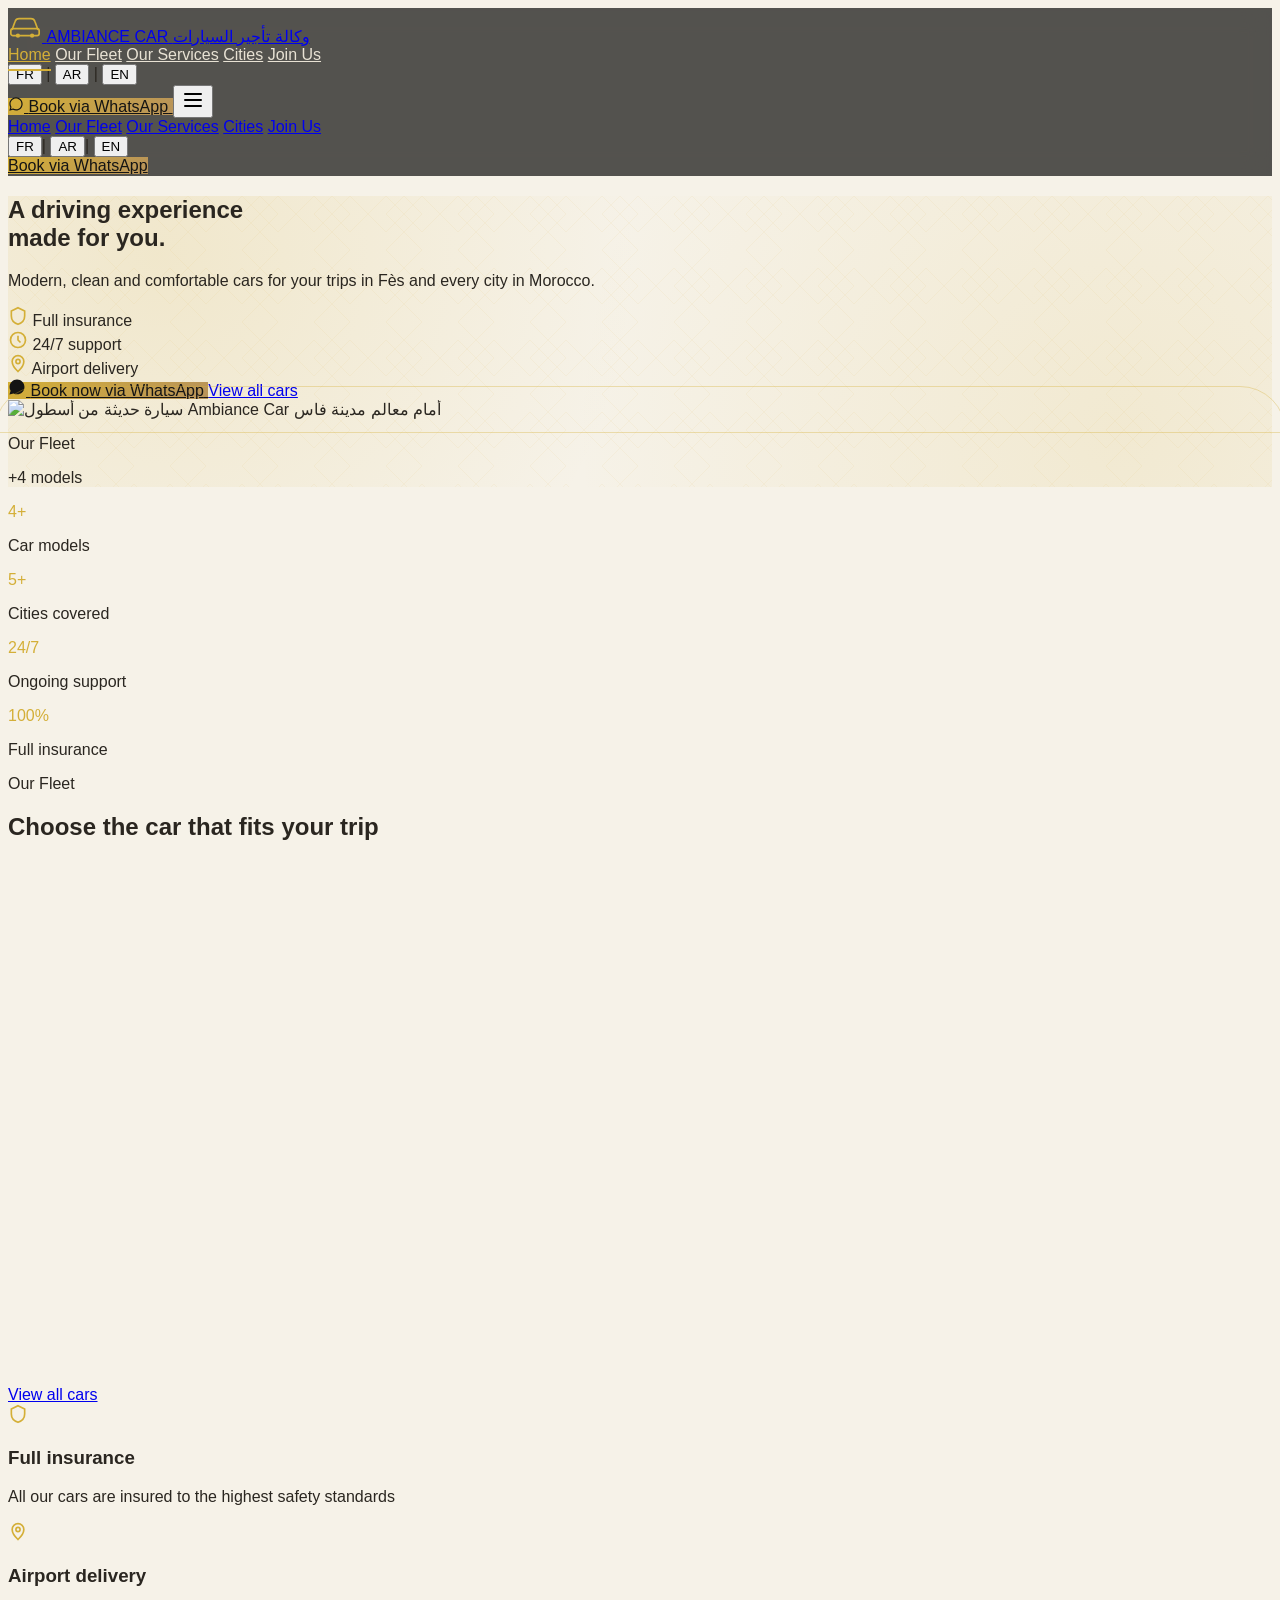
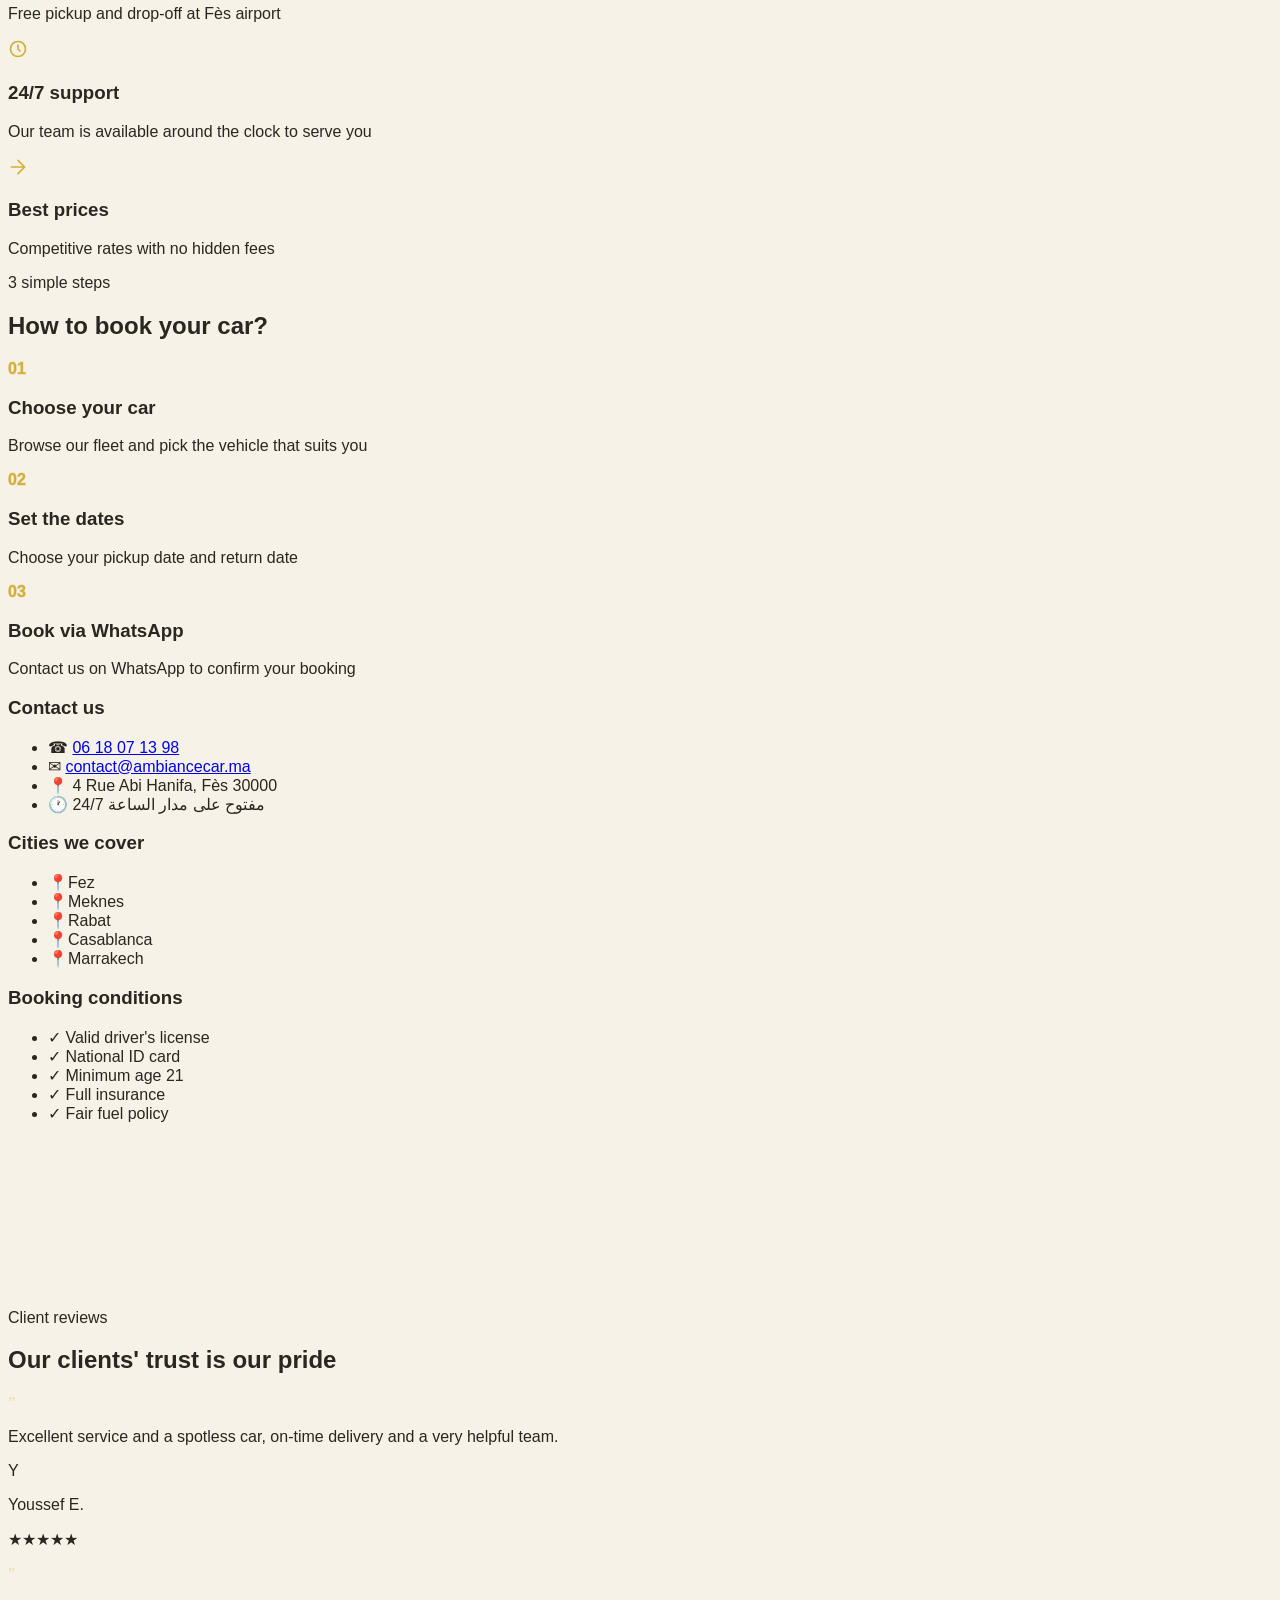
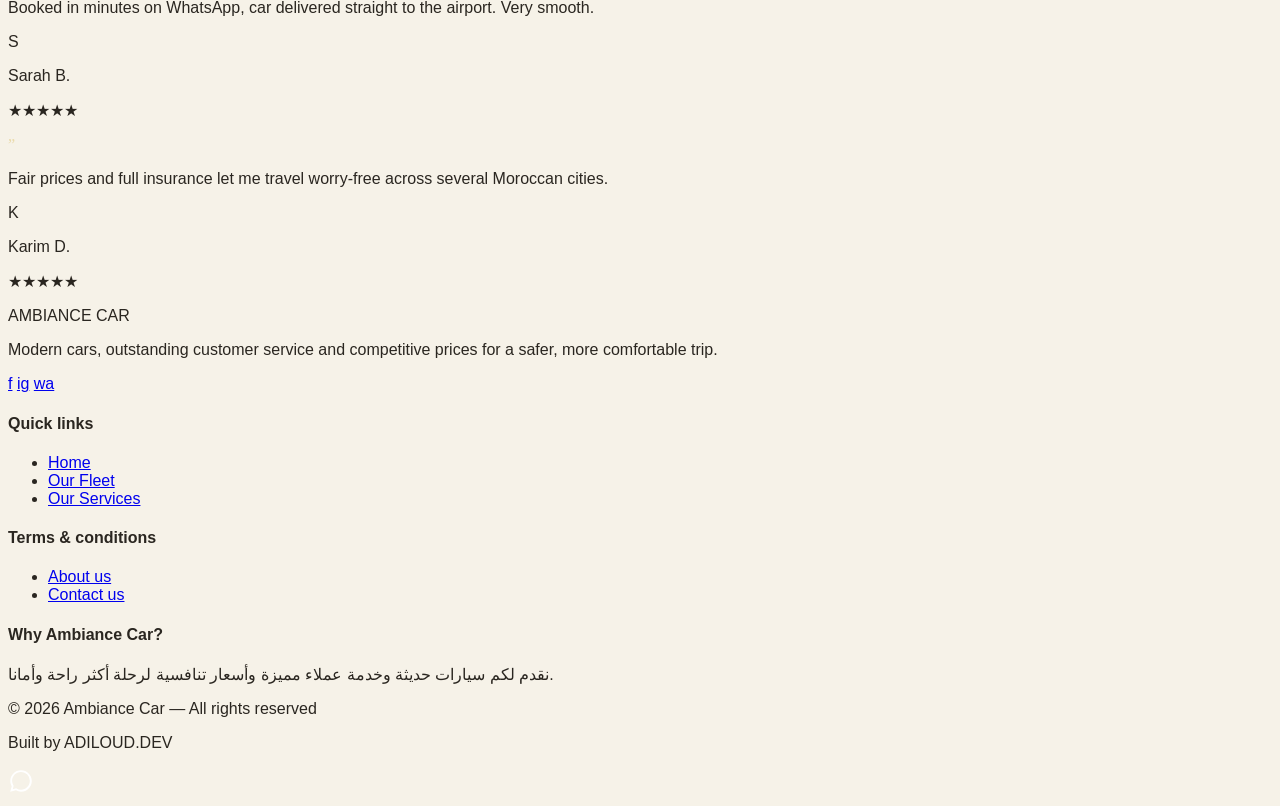
==== commit 169b2303: "Add files via upload" ====
--- a/index.html
+++ b/index.html
@@ -165,6 +165,28 @@
   </div>
 </section>
 
+<!-- ============ STATS BAR ============ -->
+<section class="bg-[#0f0f0f] py-10">
+  <div class="max-w-7xl mx-auto px-5 lg:px-8 grid grid-cols-2 lg:grid-cols-4 gap-8 text-center">
+    <div class="reveal">
+      <p class="counter-value text-4xl lg:text-5xl font-extrabold font-display" data-counter="4" data-counter-suffix="+">0</p>
+      <p class="text-xs lg:text-sm text-[#8a8478] mt-1" data-i18n="stats_cars">موديلات السيارات</p>
+    </div>
+    <div class="reveal">
+      <p class="counter-value text-4xl lg:text-5xl font-extrabold font-display" data-counter="5" data-counter-suffix="+">0</p>
+      <p class="text-xs lg:text-sm text-[#8a8478] mt-1" data-i18n="stats_cities">مدن مغطاة</p>
+    </div>
+    <div class="reveal">
+      <p class="counter-value text-4xl lg:text-5xl font-extrabold font-display" data-counter="24" data-counter-suffix="/7">0</p>
+      <p class="text-xs lg:text-sm text-[#8a8478] mt-1" data-i18n="stats_support">خدمة متواصلة</p>
+    </div>
+    <div class="reveal">
+      <p class="counter-value text-4xl lg:text-5xl font-extrabold font-display" data-counter="100" data-counter-suffix="%">0</p>
+      <p class="text-xs lg:text-sm text-[#8a8478] mt-1" data-i18n="term4">تأمين شامل</p>
+    </div>
+  </div>
+</section>
+
 <!-- ============ FLEET PREVIEW ============ -->
 <section class="py-20 lg:py-28">
   <div class="max-w-7xl mx-auto px-5 lg:px-8">
@@ -281,6 +303,51 @@
         referrerpolicy="no-referrer-when-downgrade"
         src="https://www.google.com/maps?q=4+Rue+Abi+Hanifa,+F%C3%A8s+30000,+Morocco&output=embed">
       </iframe>
+    </div>
+  </div>
+</section>
+
+<!-- ============ TESTIMONIALS ============ -->
+<section class="py-20 lg:py-28">
+  <div class="max-w-7xl mx-auto px-5 lg:px-8">
+    <div class="text-center mb-14 reveal">
+      <p class="text-[#b8935a] font-semibold tracking-widest text-sm mb-2" data-i18n="testimonials_eyebrow">آراء عملائنا</p>
+      <h2 class="font-display font-extrabold text-3xl lg:text-4xl text-[#141414]" data-i18n="testimonials_title">ثقة عملائنا هي فخرنا</h2>
+    </div>
+    <div class="grid md:grid-cols-3 gap-6">
+      <div class="reveal testimonial-card bg-white rounded-2xl p-7 border border-[#e9e0d0]">
+        <span class="quote-mark text-5xl">”</span>
+        <p class="text-sm text-[#5c5646] mt-2 mb-5" data-i18n="t1_text">خدمة ممتازة وسيارة نظيفة، التسليم كان فالوقت وفريق متعاون بزاف.</p>
+        <div class="flex items-center gap-3">
+          <div class="w-10 h-10 rounded-full bg-[#141414] text-[#d4af37] flex items-center justify-center font-bold text-sm">Y</div>
+          <div>
+            <p class="font-semibold text-[#141414] text-sm" data-i18n="t1_name">يوسف العلمي</p>
+            <p class="text-[#d4af37] text-xs">★★★★★</p>
+          </div>
+        </div>
+      </div>
+      <div class="reveal testimonial-card bg-white rounded-2xl p-7 border border-[#e9e0d0]">
+        <span class="quote-mark text-5xl">”</span>
+        <p class="text-sm text-[#5c5646] mt-2 mb-5" data-i18n="t2_text">حجزت عبر واتساب فدقائق، وتوصلت بالسيارة للمطار مباشرة. تجربة سلسة.</p>
+        <div class="flex items-center gap-3">
+          <div class="w-10 h-10 rounded-full bg-[#141414] text-[#d4af37] flex items-center justify-center font-bold text-sm">S</div>
+          <div>
+            <p class="font-semibold text-[#141414] text-sm" data-i18n="t2_name">سارة بنعلي</p>
+            <p class="text-[#d4af37] text-xs">★★★★★</p>
+          </div>
+        </div>
+      </div>
+      <div class="reveal testimonial-card bg-white rounded-2xl p-7 border border-[#e9e0d0]">
+        <span class="quote-mark text-5xl">”</span>
+        <p class="text-sm text-[#5c5646] mt-2 mb-5" data-i18n="t3_text">أسعار معقولة وتأمين شامل خلاني نرتاح طول الرحلة فكل المدن المغربية.</p>
+        <div class="flex items-center gap-3">
+          <div class="w-10 h-10 rounded-full bg-[#141414] text-[#d4af37] flex items-center justify-center font-bold text-sm">K</div>
+          <div>
+            <p class="font-semibold text-[#141414] text-sm" data-i18n="t3_name">Karim D.</p>
+            <p class="text-[#d4af37] text-xs">★★★★★</p>
+          </div>
+        </div>
+      </div>
     </div>
   </div>
 </section>
--- a/style.css
+++ b/style.css
@@ -27,61 +27,112 @@
   color: var(--ac-text);
 }
 
-/* Reveal-on-scroll */
+/* Reveal-on-scroll (with per-element stagger via --d, set by app.js) */
 .reveal {
   opacity: 0;
-  transform: translateY(24px);
-  transition: opacity 0.7s ease, transform 0.7s ease;
+  transform: translateY(28px) scale(0.98);
+  transition: opacity 0.8s cubic-bezier(0.22, 1, 0.36, 1),
+              transform 0.8s cubic-bezier(0.22, 1, 0.36, 1);
+  transition-delay: calc(var(--d, 0) * 90ms);
 }
 .reveal-visible {
   opacity: 1;
-  transform: translateY(0);
+  transform: translateY(0) scale(1);
 }
 @media (prefers-reduced-motion: reduce) {
   .reveal { opacity: 1; transform: none; transition: none; }
 }
 
+/* Thin gold scroll-progress indicator injected by app.js */
+#scrollProgress {
+  position: fixed;
+  top: 0; left: 0;
+  height: 3px;
+  width: 0%;
+  background: linear-gradient(90deg, var(--ac-gold), var(--ac-gold-2));
+  z-index: 70;
+  transition: width 0.1s linear;
+}
+
 /* Navbar */
 #siteNavbar {
-  background-color: rgba(20, 20, 20, 0.92);
-  backdrop-filter: blur(6px);
-  transition: box-shadow 0.3s ease, padding 0.3s ease;
+  background-color: rgba(20, 20, 20, 0.72);
+  backdrop-filter: blur(14px) saturate(140%);
+  -webkit-backdrop-filter: blur(14px) saturate(140%);
+  border-bottom: 1px solid rgba(212, 175, 55, 0);
+  transition: box-shadow 0.4s ease, background-color 0.4s ease, border-color 0.4s ease;
 }
 #siteNavbar.nav-scrolled {
-  box-shadow: 0 8px 30px rgba(0, 0, 0, 0.25);
+  background-color: rgba(15, 15, 15, 0.92);
+  box-shadow: 0 8px 30px rgba(0, 0, 0, 0.3);
+  border-bottom-color: rgba(212, 175, 55, 0.12);
 }
 
 .nav-link {
   position: relative;
   color: #e8e2d4;
-  transition: color 0.25s ease;
+  transition: color 0.3s ease;
 }
 .nav-link:hover { color: var(--ac-gold-2); }
 .nav-link.active { color: var(--ac-gold-2); }
-.nav-link.active::after {
+.nav-link::after {
   content: "";
   position: absolute;
   left: 0; right: 0; bottom: -8px;
   height: 2px;
   background: var(--ac-gold-2);
-}
+  transform: scaleX(0);
+  transform-origin: center;
+  transition: transform 0.3s cubic-bezier(0.22, 1, 0.36, 1);
+}
+.nav-link:hover::after,
+.nav-link.active::after { transform: scaleX(1); }
 
 /* Buttons */
 .btn-gold {
+  position: relative;
+  overflow: hidden;
   background: linear-gradient(135deg, var(--ac-gold-2), var(--ac-gold));
   color: #141414;
-  transition: transform 0.25s ease, box-shadow 0.25s ease;
-}
+  transition: transform 0.35s cubic-bezier(0.22, 1, 0.36, 1), box-shadow 0.35s ease;
+}
+.btn-gold::before {
+  content: "";
+  position: absolute;
+  inset: 0;
+  background: linear-gradient(120deg, transparent 30%, rgba(255,255,255,0.55) 50%, transparent 70%);
+  transform: translateX(-120%);
+  transition: transform 0.7s ease;
+}
+.btn-gold:hover::before { transform: translateX(120%); }
 .btn-gold:hover {
-  transform: translateY(-2px);
-  box-shadow: 0 10px 24px rgba(184, 147, 90, 0.35);
-}
-
-/* Hero decorative arch pattern (evokes Fès architecture) */
+  transform: translateY(-3px);
+  box-shadow: 0 14px 28px rgba(184, 147, 90, 0.4);
+}
+
+/* Hero: Moroccan zellige-inspired geometric pattern + soft gold glow */
 .hero-pattern {
+  position: relative;
   background-image:
-    radial-gradient(circle at 12% 20%, rgba(212,175,55,0.15) 0, transparent 40%),
-    radial-gradient(circle at 88% 80%, rgba(212,175,55,0.12) 0, transparent 45%);
+    radial-gradient(circle at 12% 20%, rgba(212,175,55,0.16) 0, transparent 42%),
+    radial-gradient(circle at 88% 80%, rgba(212,175,55,0.13) 0, transparent 48%),
+    url("data:image/svg+xml,%3Csvg xmlns='http://www.w3.org/2000/svg' width='72' height='72' viewBox='0 0 72 72'%3E%3Cg fill='none' stroke='%23d4af37' stroke-opacity='0.07' stroke-width='1'%3E%3Cpath d='M36 0 L54 18 L36 36 L18 18 Z'/%3E%3Cpath d='M36 36 L54 54 L36 72 L18 54 Z'/%3E%3Cpath d='M0 18 L18 0 L36 18 L18 36 Z'/%3E%3Cpath d='M36 18 L54 0 L72 18 L54 36 Z'/%3E%3C/g%3E%3C/svg%3E");
+}
+
+.glow-ring {
+  position: relative;
+}
+.glow-ring::after {
+  content: "";
+  position: absolute;
+  inset: -30px;
+  background: radial-gradient(circle, rgba(212,175,55,0.28) 0%, transparent 65%);
+  z-index: -1;
+  animation: glow-pulse 4s ease-in-out infinite;
+}
+@keyframes glow-pulse {
+  0%, 100% { opacity: 0.6; transform: scale(1); }
+  50% { opacity: 1; transform: scale(1.06); }
 }
 
 .arch-frame {
@@ -106,10 +157,34 @@
 
 /* Car card hover lift */
 .car-card {
-  transition: transform 0.4s ease, box-shadow 0.4s ease;
+  transition: transform 0.5s cubic-bezier(0.22, 1, 0.36, 1), box-shadow 0.5s ease, border-color 0.5s ease;
 }
 .car-card:hover {
+  transform: translateY(-8px);
+  border-color: rgba(212, 175, 55, 0.45);
+}
+
+/* Animated counters */
+.counter-value {
+  font-family: "Poppins", sans-serif;
+  background: linear-gradient(135deg, var(--ac-gold-2), var(--ac-gold));
+  -webkit-background-clip: text;
+  background-clip: text;
+  color: transparent;
+}
+
+/* Testimonial cards */
+.testimonial-card {
+  transition: transform 0.5s cubic-bezier(0.22, 1, 0.36, 1), box-shadow 0.5s ease;
+}
+.testimonial-card:hover {
   transform: translateY(-6px);
+  box-shadow: 0 20px 40px rgba(20, 20, 20, 0.12);
+}
+.quote-mark {
+  font-family: Georgia, serif;
+  color: rgba(212, 175, 55, 0.35);
+  line-height: 1;
 }
 
 /* Floating WhatsApp button */
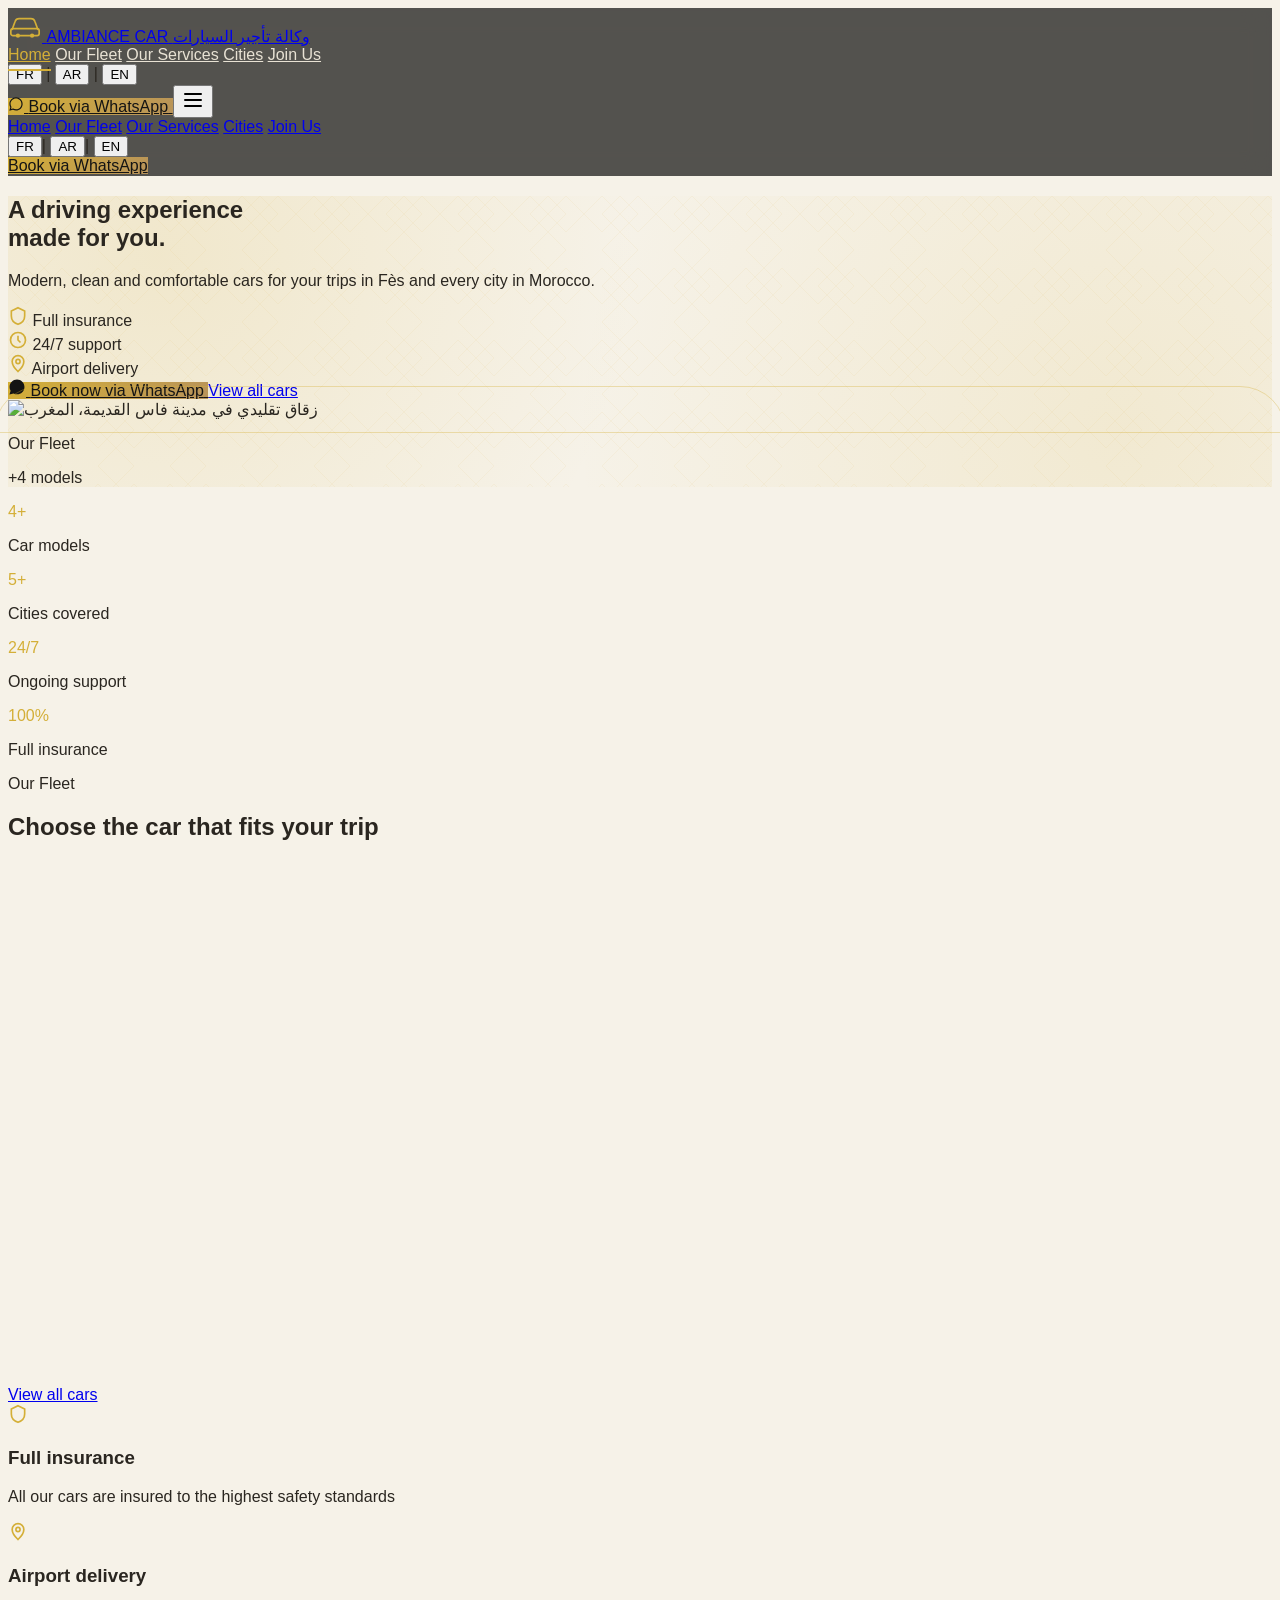
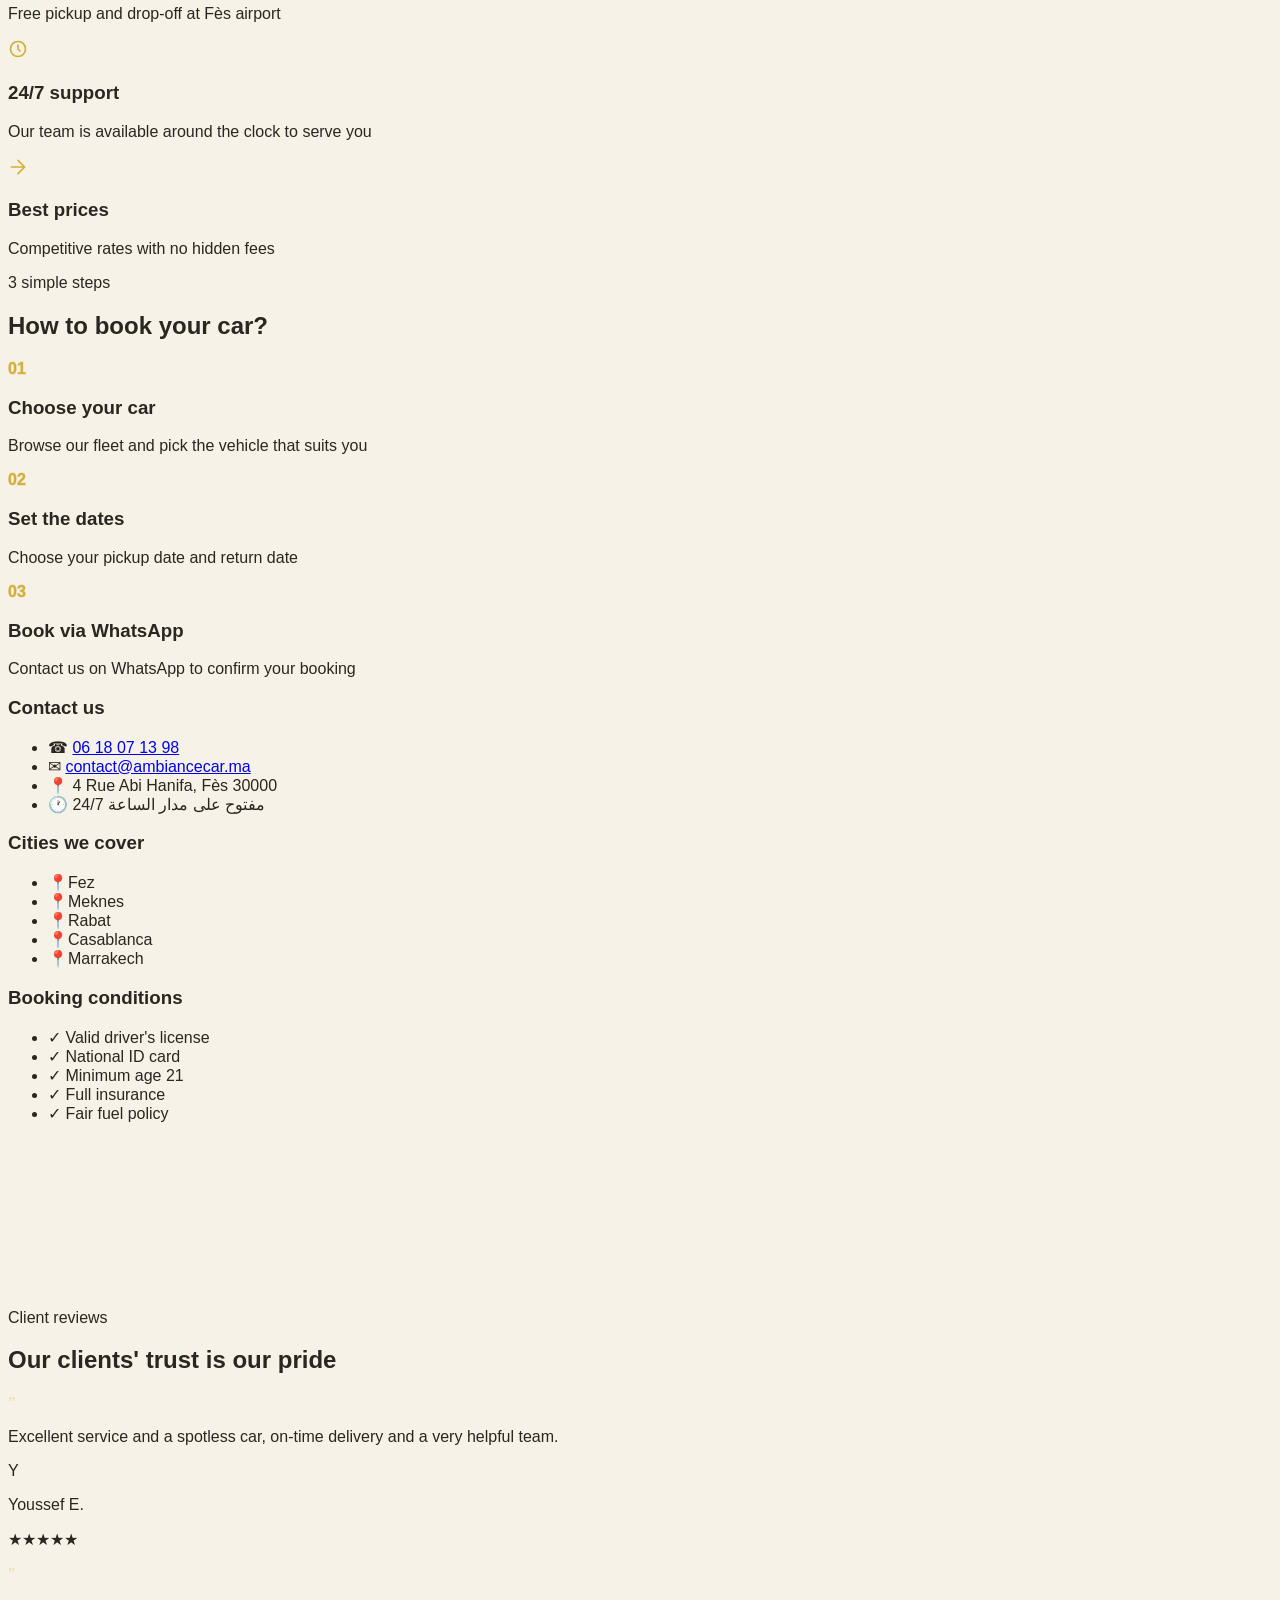
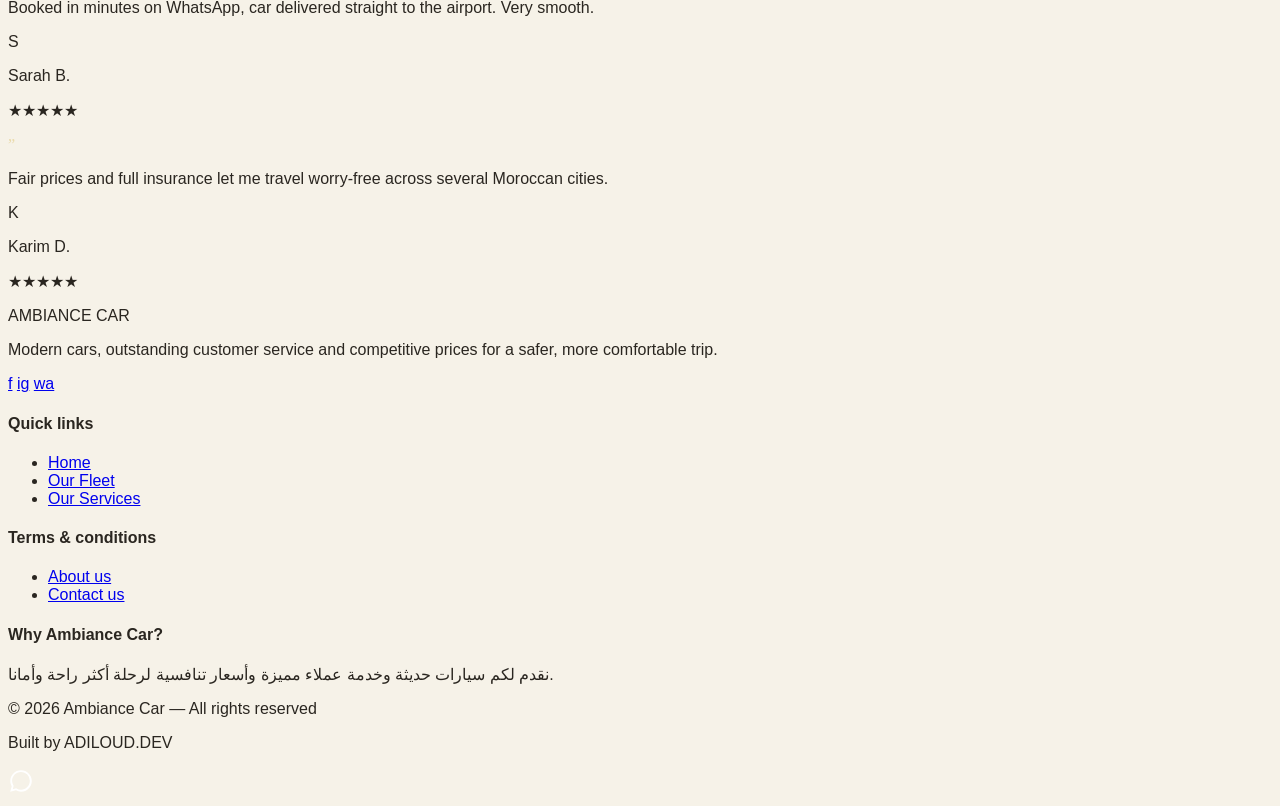
==== commit cd26a957: "Add files via upload" ====
--- a/index.html
+++ b/index.html
@@ -7,6 +7,9 @@
 <meta name="description" content="Ambiance Car، وكالة تأجير سيارات حديثة في فاس. تأمين شامل، توصيل للمطار وخدمة 24/7. احجز سيارتك الآن عبر واتساب." />
 <meta name="keywords" content="كراء السيارات فاس, location voiture Fès, car rental Fez, Ambiance Car" />
 <link rel="canonical" href="https://www.ambiancecar.ma/" />
+<link rel="icon" type="image/svg+xml" href="favicon.svg" />
+<link rel="icon" type="image/png" href="favicon.ico" />
+<link rel="apple-touch-icon" href="apple-touch-icon.png" />
 
 <!-- Open Graph -->
 <meta property="og:type" content="website" />
@@ -153,8 +156,8 @@
 
     <div class="reveal relative">
       <div class="arch-frame rounded-[999px_999px_24px_24px] overflow-hidden">
-        <img src="https://placehold.co/900x700/1c1c1c/d4af37?font=montserrat&text=Ambiance+Car+%E2%80%94+Fès"
-             alt="سيارة حديثة من أسطول Ambiance Car أمام معالم مدينة فاس"
+        <img src="https://images.unsplash.com/photo-1538350285410-c89dc2892b37?w=900&h=700&q=80&auto=format&fit=crop"
+             alt="زقاق تقليدي في مدينة فاس القديمة، المغرب"
              class="w-full h-[420px] lg:h-[520px] object-cover" loading="eager" />
       </div>
       <div class="absolute -bottom-6 -start-6 bg-white rounded-2xl shadow-2xl px-6 py-4 hidden sm:block">
--- a/style.css
+++ b/style.css
@@ -215,3 +215,57 @@
   margin-inline: 10px;
   vertical-align: middle;
 }
+
+/* ---------------- Reservation form UX ---------------- */
+.form-input {
+  transition: border-color 0.25s ease, box-shadow 0.25s ease, background-color 0.25s ease;
+}
+.form-input:focus {
+  border-color: var(--ac-gold) !important;
+  box-shadow: 0 0 0 4px rgba(184, 147, 90, 0.15);
+  background-color: #ffffff !important;
+}
+.form-input.field-error {
+  border-color: #d64545 !important;
+}
+.field-error-msg {
+  display: none;
+  color: #c0392b;
+  font-size: 0.78rem;
+  margin-top: 6px;
+}
+.field-error-msg.show { display: block; }
+
+.form-step-badge {
+  width: 28px; height: 28px;
+  border-radius: 999px;
+  background: var(--ac-black);
+  color: var(--ac-gold-2);
+  font-weight: 700;
+  font-size: 0.8rem;
+  display: inline-flex;
+  align-items: center;
+  justify-content: center;
+  flex-shrink: 0;
+}
+
+/* Sticky booking summary card */
+.summary-card {
+  position: sticky;
+  top: 100px;
+}
+.summary-total {
+  font-family: "Poppins", sans-serif;
+  background: linear-gradient(135deg, var(--ac-gold-2), var(--ac-gold));
+  -webkit-background-clip: text;
+  background-clip: text;
+  color: transparent;
+}
+.trust-badge {
+  display: flex;
+  align-items: center;
+  gap: 8px;
+  font-size: 0.78rem;
+  color: var(--ac-muted);
+}
+.trust-badge svg { flex-shrink: 0; color: var(--ac-gold-2); }
